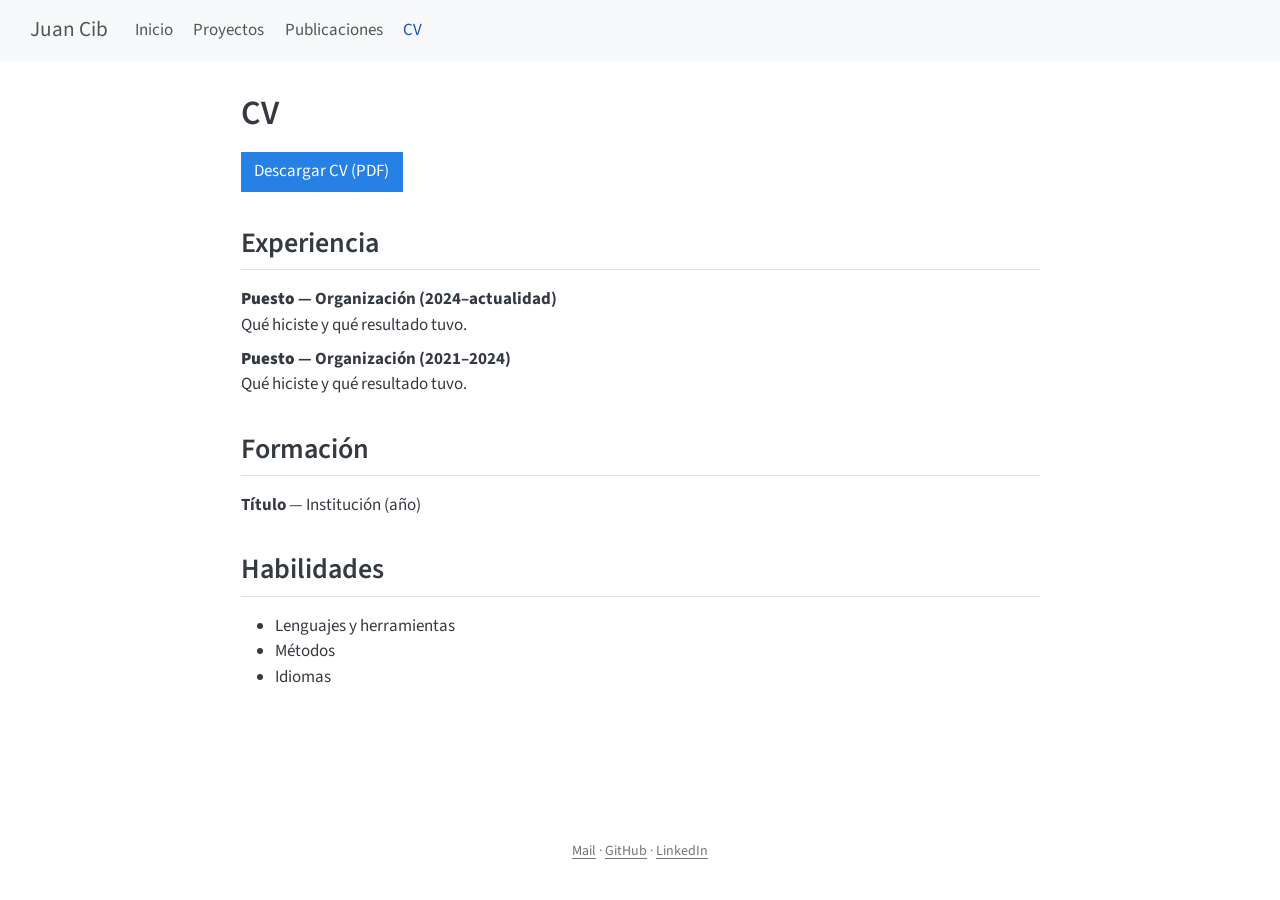
==== cv.html @ 919a9872 "Built site for gh-pages" ====
<!DOCTYPE html>
<html xmlns="http://www.w3.org/1999/xhtml" lang="es" xml:lang="es"><head>

<meta charset="utf-8">
<meta name="generator" content="quarto-1.8.27">

<meta name="viewport" content="width=device-width, initial-scale=1.0, user-scalable=yes">


<title>CV – Juan Cib</title>
<style>
code{white-space: pre-wrap;}
span.smallcaps{font-variant: small-caps;}
div.columns{display: flex; gap: min(4vw, 1.5em);}
div.column{flex: auto; overflow-x: auto;}
div.hanging-indent{margin-left: 1.5em; text-indent: -1.5em;}
ul.task-list{list-style: none;}
ul.task-list li input[type="checkbox"] {
  width: 0.8em;
  margin: 0 0.8em 0.2em -1em; /* quarto-specific, see https://github.com/quarto-dev/quarto-cli/issues/4556 */ 
  vertical-align: middle;
}
</style>


<script src="site_libs/quarto-nav/quarto-nav.js"></script>
<script src="site_libs/quarto-nav/headroom.min.js"></script>
<script src="site_libs/clipboard/clipboard.min.js"></script>
<script src="site_libs/quarto-search/autocomplete.umd.js"></script>
<script src="site_libs/quarto-search/fuse.min.js"></script>
<script src="site_libs/quarto-search/quarto-search.js"></script>
<meta name="quarto:offset" content="./">
<script src="site_libs/quarto-html/quarto.js" type="module"></script>
<script src="site_libs/quarto-html/tabsets/tabsets.js" type="module"></script>
<script src="site_libs/quarto-html/axe/axe-check.js" type="module"></script>
<script src="site_libs/quarto-html/popper.min.js"></script>
<script src="site_libs/quarto-html/tippy.umd.min.js"></script>
<script src="site_libs/quarto-html/anchor.min.js"></script>
<link href="site_libs/quarto-html/tippy.css" rel="stylesheet">
<link href="site_libs/quarto-html/quarto-syntax-highlighting-ed96de9b727972fe78a7b5d16c58bf87.css" rel="stylesheet" id="quarto-text-highlighting-styles">
<script src="site_libs/bootstrap/bootstrap.min.js"></script>
<link href="site_libs/bootstrap/bootstrap-icons.css" rel="stylesheet">
<link href="site_libs/bootstrap/bootstrap-1f71b9cfe2fcaf5086931245c1d2694b.min.css" rel="stylesheet" append-hash="true" id="quarto-bootstrap" data-mode="light">
<script id="quarto-search-options" type="application/json">{
  "location": "navbar",
  "copy-button": false,
  "collapse-after": 3,
  "panel-placement": "end",
  "type": "overlay",
  "limit": 50,
  "keyboard-shortcut": [
    "f",
    "/",
    "s"
  ],
  "show-item-context": false,
  "language": {
    "search-no-results-text": "No se han encontrado resultados",
    "search-matching-documents-text": "documentos encontrados",
    "search-copy-link-title": "Copiar el enlace en la búsqueda",
    "search-hide-matches-text": "Ocultar resultados adicionales",
    "search-more-match-text": "resultado adicional en este documento",
    "search-more-matches-text": "resultados adicionales en este documento",
    "search-clear-button-title": "Borrar",
    "search-text-placeholder": "",
    "search-detached-cancel-button-title": "Cancelar",
    "search-submit-button-title": "Enviar",
    "search-label": "Buscar"
  }
}</script>


</head>

<body class="nav-fixed fullcontent quarto-light">

<div id="quarto-search-results"></div>
  <header id="quarto-header" class="headroom fixed-top">
    <nav class="navbar navbar-expand-lg " data-bs-theme="dark">
      <div class="navbar-container container-fluid">
      <div class="navbar-brand-container mx-auto">
    <a class="navbar-brand" href="./index.html">
    <span class="navbar-title">Juan Cib</span>
    </a>
  </div>
            <div id="quarto-search" class="" title="Buscar"></div>
          <button class="navbar-toggler" type="button" data-bs-toggle="collapse" data-bs-target="#navbarCollapse" aria-controls="navbarCollapse" role="menu" aria-expanded="false" aria-label="Navegación de palanca" onclick="if (window.quartoToggleHeadroom) { window.quartoToggleHeadroom(); }">
  <span class="navbar-toggler-icon"></span>
</button>
          <div class="collapse navbar-collapse" id="navbarCollapse">
            <ul class="navbar-nav navbar-nav-scroll me-auto">
  <li class="nav-item">
    <a class="nav-link" href="./index.html"> 
<span class="menu-text">Inicio</span></a>
  </li>  
  <li class="nav-item">
    <a class="nav-link" href="./proyectos/index.html"> 
<span class="menu-text">Proyectos</span></a>
  </li>  
  <li class="nav-item">
    <a class="nav-link" href="./publicaciones.html"> 
<span class="menu-text">Publicaciones</span></a>
  </li>  
  <li class="nav-item">
    <a class="nav-link active" href="./cv.html" aria-current="page"> 
<span class="menu-text">CV</span></a>
  </li>  
</ul>
          </div> <!-- /navcollapse -->
            <div class="quarto-navbar-tools">
</div>
      </div> <!-- /container-fluid -->
    </nav>
</header>
<!-- content -->
<div id="quarto-content" class="quarto-container page-columns page-rows-contents page-layout-article page-navbar">
<!-- sidebar -->
<!-- margin-sidebar -->
    
<!-- main -->
<main class="content" id="quarto-document-content">

<header id="title-block-header" class="quarto-title-block default">
<div class="quarto-title">
<h1 class="title">CV</h1>
</div>



<div class="quarto-title-meta">

    
  
    
  </div>
  


</header>


<p><a href="files/cv.pdf" class="btn btn-primary">Descargar CV (PDF)</a></p>
<section id="experiencia" class="level2">
<h2 class="anchored" data-anchor-id="experiencia">Experiencia</h2>
<dl>
<dt><strong>Puesto</strong> — Organización (2024–actualidad)</dt>
<dd>
Qué hiciste y qué resultado tuvo.
</dd>
<dt><strong>Puesto</strong> — Organización (2021–2024)</dt>
<dd>
Qué hiciste y qué resultado tuvo.
</dd>
</dl>
</section>
<section id="formación" class="level2">
<h2 class="anchored" data-anchor-id="formación">Formación</h2>
<p><strong>Título</strong> — Institución (año)</p>
</section>
<section id="habilidades" class="level2">
<h2 class="anchored" data-anchor-id="habilidades">Habilidades</h2>
<ul>
<li>Lenguajes y herramientas</li>
<li>Métodos</li>
<li>Idiomas</li>
</ul>


</section>

</main> <!-- /main -->
<script id="quarto-html-after-body" type="application/javascript">
  window.document.addEventListener("DOMContentLoaded", function (event) {
    const icon = "";
    const anchorJS = new window.AnchorJS();
    anchorJS.options = {
      placement: 'right',
      icon: icon
    };
    anchorJS.add('.anchored');
    const isCodeAnnotation = (el) => {
      for (const clz of el.classList) {
        if (clz.startsWith('code-annotation-')) {                     
          return true;
        }
      }
      return false;
    }
    const onCopySuccess = function(e) {
      // button target
      const button = e.trigger;
      // don't keep focus
      button.blur();
      // flash "checked"
      button.classList.add('code-copy-button-checked');
      var currentTitle = button.getAttribute("title");
      button.setAttribute("title", "Copiado");
      let tooltip;
      if (window.bootstrap) {
        button.setAttribute("data-bs-toggle", "tooltip");
        button.setAttribute("data-bs-placement", "left");
        button.setAttribute("data-bs-title", "Copiado");
        tooltip = new bootstrap.Tooltip(button, 
          { trigger: "manual", 
            customClass: "code-copy-button-tooltip",
            offset: [0, -8]});
        tooltip.show();    
      }
      setTimeout(function() {
        if (tooltip) {
          tooltip.hide();
          button.removeAttribute("data-bs-title");
          button.removeAttribute("data-bs-toggle");
          button.removeAttribute("data-bs-placement");
        }
        button.setAttribute("title", currentTitle);
        button.classList.remove('code-copy-button-checked');
      }, 1000);
      // clear code selection
      e.clearSelection();
    }
    const getTextToCopy = function(trigger) {
      const outerScaffold = trigger.parentElement.cloneNode(true);
      const codeEl = outerScaffold.querySelector('code');
      for (const childEl of codeEl.children) {
        if (isCodeAnnotation(childEl)) {
          childEl.remove();
        }
      }
      return codeEl.innerText;
    }
    const clipboard = new window.ClipboardJS('.code-copy-button:not([data-in-quarto-modal])', {
      text: getTextToCopy
    });
    clipboard.on('success', onCopySuccess);
    if (window.document.getElementById('quarto-embedded-source-code-modal')) {
      const clipboardModal = new window.ClipboardJS('.code-copy-button[data-in-quarto-modal]', {
        text: getTextToCopy,
        container: window.document.getElementById('quarto-embedded-source-code-modal')
      });
      clipboardModal.on('success', onCopySuccess);
    }
      var localhostRegex = new RegExp(/^(?:http|https):\/\/localhost\:?[0-9]*\//);
      var mailtoRegex = new RegExp(/^mailto:/);
        var filterRegex = new RegExp("https:\/\/juancib\.ar");
      var isInternal = (href) => {
          return filterRegex.test(href) || localhostRegex.test(href) || mailtoRegex.test(href);
      }
      // Inspect non-navigation links and adorn them if external
     var links = window.document.querySelectorAll('a[href]:not(.nav-link):not(.navbar-brand):not(.toc-action):not(.sidebar-link):not(.sidebar-item-toggle):not(.pagination-link):not(.no-external):not([aria-hidden]):not(.dropdown-item):not(.quarto-navigation-tool):not(.about-link)');
      for (var i=0; i<links.length; i++) {
        const link = links[i];
        if (!isInternal(link.href)) {
          // undo the damage that might have been done by quarto-nav.js in the case of
          // links that we want to consider external
          if (link.dataset.originalHref !== undefined) {
            link.href = link.dataset.originalHref;
          }
        }
      }
    function tippyHover(el, contentFn, onTriggerFn, onUntriggerFn) {
      const config = {
        allowHTML: true,
        maxWidth: 500,
        delay: 100,
        arrow: false,
        appendTo: function(el) {
            return el.parentElement;
        },
        interactive: true,
        interactiveBorder: 10,
        theme: 'quarto',
        placement: 'bottom-start',
      };
      if (contentFn) {
        config.content = contentFn;
      }
      if (onTriggerFn) {
        config.onTrigger = onTriggerFn;
      }
      if (onUntriggerFn) {
        config.onUntrigger = onUntriggerFn;
      }
      window.tippy(el, config); 
    }
    const noterefs = window.document.querySelectorAll('a[role="doc-noteref"]');
    for (var i=0; i<noterefs.length; i++) {
      const ref = noterefs[i];
      tippyHover(ref, function() {
        // use id or data attribute instead here
        let href = ref.getAttribute('data-footnote-href') || ref.getAttribute('href');
        try { href = new URL(href).hash; } catch {}
        const id = href.replace(/^#\/?/, "");
        const note = window.document.getElementById(id);
        if (note) {
          return note.innerHTML;
        } else {
          return "";
        }
      });
    }
    const xrefs = window.document.querySelectorAll('a.quarto-xref');
    const processXRef = (id, note) => {
      // Strip column container classes
      const stripColumnClz = (el) => {
        el.classList.remove("page-full", "page-columns");
        if (el.children) {
          for (const child of el.children) {
            stripColumnClz(child);
          }
        }
      }
      stripColumnClz(note)
      if (id === null || id.startsWith('sec-')) {
        // Special case sections, only their first couple elements
        const container = document.createElement("div");
        if (note.children && note.children.length > 2) {
          container.appendChild(note.children[0].cloneNode(true));
          for (let i = 1; i < note.children.length; i++) {
            const child = note.children[i];
            if (child.tagName === "P" && child.innerText === "") {
              continue;
            } else {
              container.appendChild(child.cloneNode(true));
              break;
            }
          }
          if (window.Quarto?.typesetMath) {
            window.Quarto.typesetMath(container);
          }
          return container.innerHTML
        } else {
          if (window.Quarto?.typesetMath) {
            window.Quarto.typesetMath(note);
          }
          return note.innerHTML;
        }
      } else {
        // Remove any anchor links if they are present
        const anchorLink = note.querySelector('a.anchorjs-link');
        if (anchorLink) {
          anchorLink.remove();
        }
        if (window.Quarto?.typesetMath) {
          window.Quarto.typesetMath(note);
        }
        if (note.classList.contains("callout")) {
          return note.outerHTML;
        } else {
          return note.innerHTML;
        }
      }
    }
    for (var i=0; i<xrefs.length; i++) {
      const xref = xrefs[i];
      tippyHover(xref, undefined, function(instance) {
        instance.disable();
        let url = xref.getAttribute('href');
        let hash = undefined; 
        if (url.startsWith('#')) {
          hash = url;
        } else {
          try { hash = new URL(url).hash; } catch {}
        }
        if (hash) {
          const id = hash.replace(/^#\/?/, "");
          const note = window.document.getElementById(id);
          if (note !== null) {
            try {
              const html = processXRef(id, note.cloneNode(true));
              instance.setContent(html);
            } finally {
              instance.enable();
              instance.show();
            }
          } else {
            // See if we can fetch this
            fetch(url.split('#')[0])
            .then(res => res.text())
            .then(html => {
              const parser = new DOMParser();
              const htmlDoc = parser.parseFromString(html, "text/html");
              const note = htmlDoc.getElementById(id);
              if (note !== null) {
                const html = processXRef(id, note);
                instance.setContent(html);
              } 
            }).finally(() => {
              instance.enable();
              instance.show();
            });
          }
        } else {
          // See if we can fetch a full url (with no hash to target)
          // This is a special case and we should probably do some content thinning / targeting
          fetch(url)
          .then(res => res.text())
          .then(html => {
            const parser = new DOMParser();
            const htmlDoc = parser.parseFromString(html, "text/html");
            const note = htmlDoc.querySelector('main.content');
            if (note !== null) {
              // This should only happen for chapter cross references
              // (since there is no id in the URL)
              // remove the first header
              if (note.children.length > 0 && note.children[0].tagName === "HEADER") {
                note.children[0].remove();
              }
              const html = processXRef(null, note);
              instance.setContent(html);
            } 
          }).finally(() => {
            instance.enable();
            instance.show();
          });
        }
      }, function(instance) {
      });
    }
        let selectedAnnoteEl;
        const selectorForAnnotation = ( cell, annotation) => {
          let cellAttr = 'data-code-cell="' + cell + '"';
          let lineAttr = 'data-code-annotation="' +  annotation + '"';
          const selector = 'span[' + cellAttr + '][' + lineAttr + ']';
          return selector;
        }
        const selectCodeLines = (annoteEl) => {
          const doc = window.document;
          const targetCell = annoteEl.getAttribute("data-target-cell");
          const targetAnnotation = annoteEl.getAttribute("data-target-annotation");
          const annoteSpan = window.document.querySelector(selectorForAnnotation(targetCell, targetAnnotation));
          const lines = annoteSpan.getAttribute("data-code-lines").split(",");
          const lineIds = lines.map((line) => {
            return targetCell + "-" + line;
          })
          let top = null;
          let height = null;
          let parent = null;
          if (lineIds.length > 0) {
              //compute the position of the single el (top and bottom and make a div)
              const el = window.document.getElementById(lineIds[0]);
              top = el.offsetTop;
              height = el.offsetHeight;
              parent = el.parentElement.parentElement;
            if (lineIds.length > 1) {
              const lastEl = window.document.getElementById(lineIds[lineIds.length - 1]);
              const bottom = lastEl.offsetTop + lastEl.offsetHeight;
              height = bottom - top;
            }
            if (top !== null && height !== null && parent !== null) {
              // cook up a div (if necessary) and position it 
              let div = window.document.getElementById("code-annotation-line-highlight");
              if (div === null) {
                div = window.document.createElement("div");
                div.setAttribute("id", "code-annotation-line-highlight");
                div.style.position = 'absolute';
                parent.appendChild(div);
              }
              div.style.top = top - 2 + "px";
              div.style.height = height + 4 + "px";
              div.style.left = 0;
              let gutterDiv = window.document.getElementById("code-annotation-line-highlight-gutter");
              if (gutterDiv === null) {
                gutterDiv = window.document.createElement("div");
                gutterDiv.setAttribute("id", "code-annotation-line-highlight-gutter");
                gutterDiv.style.position = 'absolute';
                const codeCell = window.document.getElementById(targetCell);
                const gutter = codeCell.querySelector('.code-annotation-gutter');
                gutter.appendChild(gutterDiv);
              }
              gutterDiv.style.top = top - 2 + "px";
              gutterDiv.style.height = height + 4 + "px";
            }
            selectedAnnoteEl = annoteEl;
          }
        };
        const unselectCodeLines = () => {
          const elementsIds = ["code-annotation-line-highlight", "code-annotation-line-highlight-gutter"];
          elementsIds.forEach((elId) => {
            const div = window.document.getElementById(elId);
            if (div) {
              div.remove();
            }
          });
          selectedAnnoteEl = undefined;
        };
          // Handle positioning of the toggle
      window.addEventListener(
        "resize",
        throttle(() => {
          elRect = undefined;
          if (selectedAnnoteEl) {
            selectCodeLines(selectedAnnoteEl);
          }
        }, 10)
      );
      function throttle(fn, ms) {
      let throttle = false;
      let timer;
        return (...args) => {
          if(!throttle) { // first call gets through
              fn.apply(this, args);
              throttle = true;
          } else { // all the others get throttled
              if(timer) clearTimeout(timer); // cancel #2
              timer = setTimeout(() => {
                fn.apply(this, args);
                timer = throttle = false;
              }, ms);
          }
        };
      }
        // Attach click handler to the DT
        const annoteDls = window.document.querySelectorAll('dt[data-target-cell]');
        for (const annoteDlNode of annoteDls) {
          annoteDlNode.addEventListener('click', (event) => {
            const clickedEl = event.target;
            if (clickedEl !== selectedAnnoteEl) {
              unselectCodeLines();
              const activeEl = window.document.querySelector('dt[data-target-cell].code-annotation-active');
              if (activeEl) {
                activeEl.classList.remove('code-annotation-active');
              }
              selectCodeLines(clickedEl);
              clickedEl.classList.add('code-annotation-active');
            } else {
              // Unselect the line
              unselectCodeLines();
              clickedEl.classList.remove('code-annotation-active');
            }
          });
        }
    const findCites = (el) => {
      const parentEl = el.parentElement;
      if (parentEl) {
        const cites = parentEl.dataset.cites;
        if (cites) {
          return {
            el,
            cites: cites.split(' ')
          };
        } else {
          return findCites(el.parentElement)
        }
      } else {
        return undefined;
      }
    };
    var bibliorefs = window.document.querySelectorAll('a[role="doc-biblioref"]');
    for (var i=0; i<bibliorefs.length; i++) {
      const ref = bibliorefs[i];
      const citeInfo = findCites(ref);
      if (citeInfo) {
        tippyHover(citeInfo.el, function() {
          var popup = window.document.createElement('div');
          citeInfo.cites.forEach(function(cite) {
            var citeDiv = window.document.createElement('div');
            citeDiv.classList.add('hanging-indent');
            citeDiv.classList.add('csl-entry');
            var biblioDiv = window.document.getElementById('ref-' + cite);
            if (biblioDiv) {
              citeDiv.innerHTML = biblioDiv.innerHTML;
            }
            popup.appendChild(citeDiv);
          });
          return popup.innerHTML;
        });
      }
    }
  });
  </script>
</div> <!-- /content -->
<footer class="footer">
  <div class="nav-footer">
    <div class="nav-footer-left">
      &nbsp;
    </div>   
    <div class="nav-footer-center">
<p><a href="mailto:TU-MAIL@ejemplo.com">Mail</a> · <a href="https://github.com/jpcib">GitHub</a> · <a href="https://www.linkedin.com/in/TU-USUARIO/">LinkedIn</a></p>
</div>
    <div class="nav-footer-right">
      &nbsp;
    </div>
  </div>
</footer>




</body></html>
---- site_libs/quarto-html/tippy.css ----
.tippy-box[data-animation=fade][data-state=hidden]{opacity:0}[data-tippy-root]{max-width:calc(100vw - 10px)}.tippy-box{position:relative;background-color:#333;color:#fff;border-radius:4px;font-size:14px;line-height:1.4;white-space:normal;outline:0;transition-property:transform,visibility,opacity}.tippy-box[data-placement^=top]>.tippy-arrow{bottom:0}.tippy-box[data-placement^=top]>.tippy-arrow:before{bottom:-7px;left:0;border-width:8px 8px 0;border-top-color:initial;transform-origin:center top}.tippy-box[data-placement^=bottom]>.tippy-arrow{top:0}.tippy-box[data-placement^=bottom]>.tippy-arrow:before{top:-7px;left:0;border-width:0 8px 8px;border-bottom-color:initial;transform-origin:center bottom}.tippy-box[data-placement^=left]>.tippy-arrow{right:0}.tippy-box[data-placement^=left]>.tippy-arrow:before{border-width:8px 0 8px 8px;border-left-color:initial;right:-7px;transform-origin:center left}.tippy-box[data-placement^=right]>.tippy-arrow{left:0}.tippy-box[data-placement^=right]>.tippy-arrow:before{left:-7px;border-width:8px 8px 8px 0;border-right-color:initial;transform-origin:center right}.tippy-box[data-inertia][data-state=visible]{transition-timing-function:cubic-bezier(.54,1.5,.38,1.11)}.tippy-arrow{width:16px;height:16px;color:#333}.tippy-arrow:before{content:"";position:absolute;border-color:transparent;border-style:solid}.tippy-content{position:relative;padding:5px 9px;z-index:1}
---- site_libs/quarto-html/quarto-syntax-highlighting-ed96de9b727972fe78a7b5d16c58bf87.css ----
/* quarto syntax highlight colors */
:root {
  --quarto-hl-ot-color: #003B4F;
  --quarto-hl-at-color: #657422;
  --quarto-hl-ss-color: #20794D;
  --quarto-hl-an-color: #5E5E5E;
  --quarto-hl-fu-color: #4758AB;
  --quarto-hl-st-color: #20794D;
  --quarto-hl-cf-color: #003B4F;
  --quarto-hl-op-color: #5E5E5E;
  --quarto-hl-er-color: #AD0000;
  --quarto-hl-bn-color: #AD0000;
  --quarto-hl-al-color: #AD0000;
  --quarto-hl-va-color: #111111;
  --quarto-hl-bu-color: inherit;
  --quarto-hl-ex-color: inherit;
  --quarto-hl-pp-color: #AD0000;
  --quarto-hl-in-color: #5E5E5E;
  --quarto-hl-vs-color: #20794D;
  --quarto-hl-wa-color: #5E5E5E;
  --quarto-hl-do-color: #5E5E5E;
  --quarto-hl-im-color: #00769E;
  --quarto-hl-ch-color: #20794D;
  --quarto-hl-dt-color: #AD0000;
  --quarto-hl-fl-color: #AD0000;
  --quarto-hl-co-color: #5E5E5E;
  --quarto-hl-cv-color: #5E5E5E;
  --quarto-hl-cn-color: #8f5902;
  --quarto-hl-sc-color: #5E5E5E;
  --quarto-hl-dv-color: #AD0000;
  --quarto-hl-kw-color: #003B4F;
}

/* other quarto variables */
:root {
  --quarto-font-monospace: SFMono-Regular, Menlo, Monaco, Consolas, "Liberation Mono", "Courier New", monospace;
}

/* syntax highlight based on Pandoc's rules */
pre > code.sourceCode > span {
  color: #003B4F;
}

code.sourceCode > span {
  color: #003B4F;
}

div.sourceCode,
div.sourceCode pre.sourceCode {
  color: #003B4F;
}

/* Normal */
code span {
  color: #003B4F;
}

/* Alert */
code span.al {
  color: #AD0000;
  font-style: inherit;
}

/* Annotation */
code span.an {
  color: #5E5E5E;
  font-style: inherit;
}

/* Attribute */
code span.at {
  color: #657422;
  font-style: inherit;
}

/* BaseN */
code span.bn {
  color: #AD0000;
  font-style: inherit;
}

/* BuiltIn */
code span.bu {
  font-style: inherit;
}

/* ControlFlow */
code span.cf {
  color: #003B4F;
  font-weight: bold;
  font-style: inherit;
}

/* Char */
code span.ch {
  color: #20794D;
  font-style: inherit;
}

/* Constant */
code span.cn {
  color: #8f5902;
  font-style: inherit;
}

/* Comment */
code span.co {
  color: #5E5E5E;
  font-style: inherit;
}

/* CommentVar */
code span.cv {
  color: #5E5E5E;
  font-style: italic;
}

/* Documentation */
code span.do {
  color: #5E5E5E;
  font-style: italic;
}

/* DataType */
code span.dt {
  color: #AD0000;
  font-style: inherit;
}

/* DecVal */
code span.dv {
  color: #AD0000;
  font-style: inherit;
}

/* Error */
code span.er {
  color: #AD0000;
  font-style: inherit;
}

/* Extension */
code span.ex {
  font-style: inherit;
}

/* Float */
code span.fl {
  color: #AD0000;
  font-style: inherit;
}

/* Function */
code span.fu {
  color: #4758AB;
  font-style: inherit;
}

/* Import */
code span.im {
  color: #00769E;
  font-style: inherit;
}

/* Information */
code span.in {
  color: #5E5E5E;
  font-style: inherit;
}

/* Keyword */
code span.kw {
  color: #003B4F;
  font-weight: bold;
  font-style: inherit;
}

/* Operator */
code span.op {
  color: #5E5E5E;
  font-style: inherit;
}

/* Other */
code span.ot {
  color: #003B4F;
  font-style: inherit;
}

/* Preprocessor */
code span.pp {
  color: #AD0000;
  font-style: inherit;
}

/* SpecialChar */
code span.sc {
  color: #5E5E5E;
  font-style: inherit;
}

/* SpecialString */
code span.ss {
  color: #20794D;
  font-style: inherit;
}

/* String */
code span.st {
  color: #20794D;
  font-style: inherit;
}

/* Variable */
code span.va {
  color: #111111;
  font-style: inherit;
}

/* VerbatimString */
code span.vs {
  color: #20794D;
  font-style: inherit;
}

/* Warning */
code span.wa {
  color: #5E5E5E;
  font-style: italic;
}

.prevent-inlining {
  content: "</";
}

/*# sourceMappingURL=0920dd6d7437995b8cdf7429764427b1.css.map */
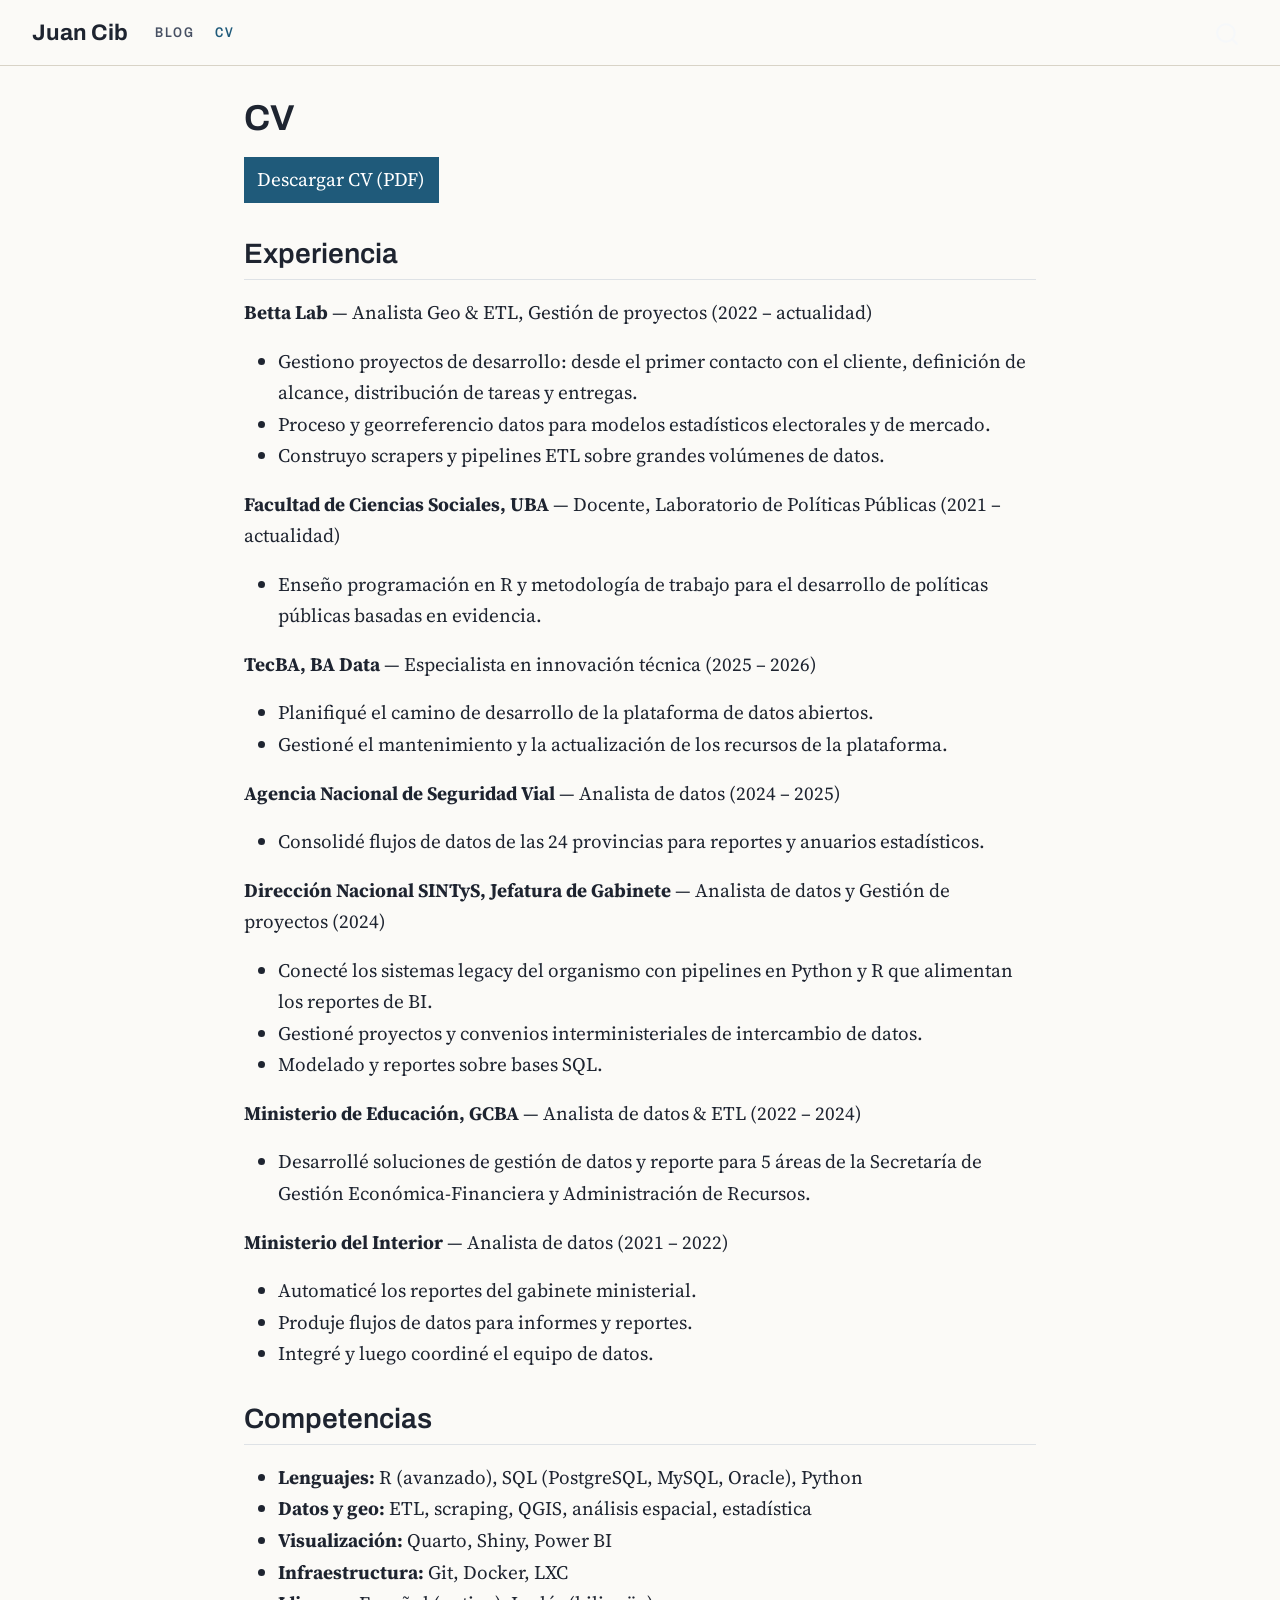
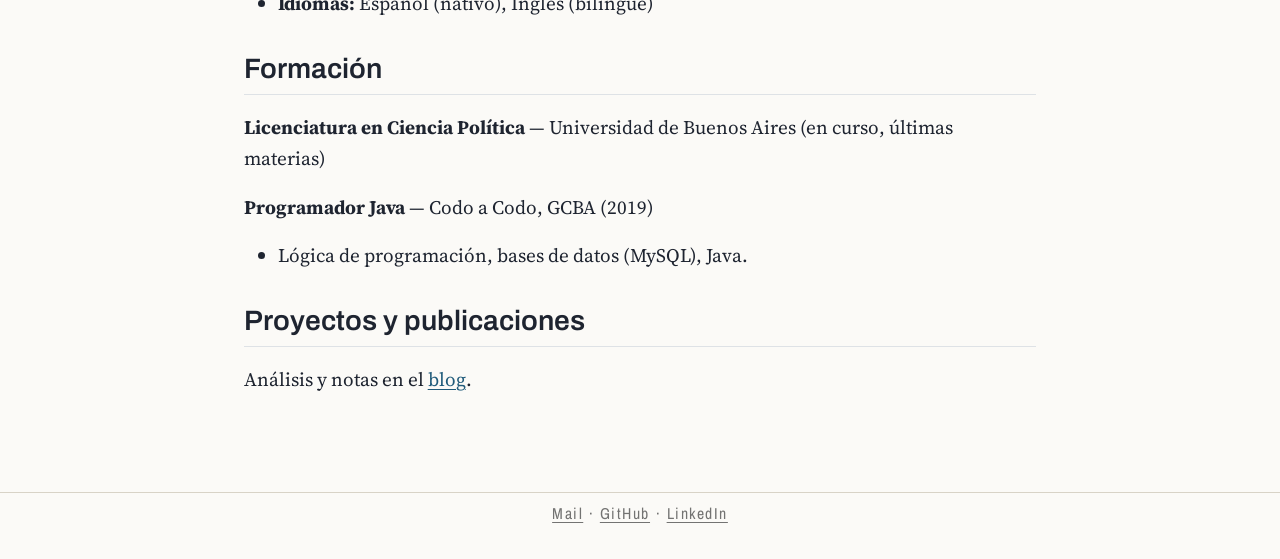
==== commit 3790e664: "Built site for gh-pages" ====
--- a/cv.html
+++ b/cv.html
@@ -2,17 +2,23 @@
 <html xmlns="http://www.w3.org/1999/xhtml" lang="es" xml:lang="es"><head>
 
 <meta charset="utf-8">
-<meta name="generator" content="quarto-1.8.27">
+<meta name="generator" content="quarto-1.11.9">
 
 <meta name="viewport" content="width=device-width, initial-scale=1.0, user-scalable=yes">
 
 
 <title>CV – Juan Cib</title>
 <style>
-code{white-space: pre-wrap;}
+/* Default styles provided by pandoc.
+** See https://pandoc.org/MANUAL.html#variables-for-html for config info.
+*/
 span.smallcaps{font-variant: small-caps;}
-div.columns{display: flex; gap: min(4vw, 1.5em);}
-div.column{flex: auto; overflow-x: auto;}
+div.columns{display: flex; gap: 1.5em;}
+div.column{flex: auto;}
+@media screen {
+div.columns{gap: min(4vw, 1.5em);}
+div.column{overflow-x: auto;}
+}
 div.hanging-indent{margin-left: 1.5em; text-indent: -1.5em;}
 ul.task-list{list-style: none;}
 ul.task-list li input[type="checkbox"] {
@@ -32,15 +38,19 @@
 <meta name="quarto:offset" content="./">
 <script src="site_libs/quarto-html/quarto.js" type="module"></script>
 <script src="site_libs/quarto-html/tabsets/tabsets.js" type="module"></script>
-<script src="site_libs/quarto-html/axe/axe-check.js" type="module"></script>
+<script src="site_libs/quarto-html/scrollable-regions/scrollable-regions.js" type="module"></script>
 <script src="site_libs/quarto-html/popper.min.js"></script>
 <script src="site_libs/quarto-html/tippy.umd.min.js"></script>
 <script src="site_libs/quarto-html/anchor.min.js"></script>
 <link href="site_libs/quarto-html/tippy.css" rel="stylesheet">
-<link href="site_libs/quarto-html/quarto-syntax-highlighting-ed96de9b727972fe78a7b5d16c58bf87.css" rel="stylesheet" id="quarto-text-highlighting-styles">
+<link href="site_libs/quarto-html/quarto-syntax-highlighting-0d03878fed8da18bf6c52072959b97e8.css" rel="stylesheet" class="quarto-color-scheme" id="quarto-text-highlighting-styles">
+<link href="site_libs/quarto-html/quarto-syntax-highlighting-dark-4c32c6d34817a83bec6f7f8287961574.css" rel="stylesheet" class="quarto-color-scheme quarto-color-alternate" id="quarto-text-highlighting-styles">
+<link href="site_libs/quarto-html/quarto-syntax-highlighting-0d03878fed8da18bf6c52072959b97e8.css" rel="stylesheet" class="quarto-color-scheme-extra" id="quarto-text-highlighting-styles">
 <script src="site_libs/bootstrap/bootstrap.min.js"></script>
 <link href="site_libs/bootstrap/bootstrap-icons.css" rel="stylesheet">
-<link href="site_libs/bootstrap/bootstrap-1f71b9cfe2fcaf5086931245c1d2694b.min.css" rel="stylesheet" append-hash="true" id="quarto-bootstrap" data-mode="light">
+<link href="site_libs/bootstrap/bootstrap-acf180160569d9e747f4b670da2abb97.min.css" rel="stylesheet" append-hash="true" class="quarto-color-scheme" id="quarto-bootstrap" data-mode="light">
+<link href="site_libs/bootstrap/bootstrap-dark-9cf490eb7acdafa183a4ebc42d201294.min.css" rel="stylesheet" append-hash="true" class="quarto-color-scheme quarto-color-alternate" id="quarto-bootstrap" data-mode="light">
+<link href="site_libs/bootstrap/bootstrap-acf180160569d9e747f4b670da2abb97.min.css" rel="stylesheet" append-hash="true" class="quarto-color-scheme-extra" id="quarto-bootstrap" data-mode="light">
 <script id="quarto-search-options" type="application/json">{
   "location": "navbar",
   "copy-button": false,
@@ -70,36 +80,28 @@
 }</script>
 
 
+<link rel="stylesheet" href="styles.css">
 </head>
 
-<body class="nav-fixed fullcontent quarto-light">
+<body class="nav-fixed fullcontent quarto-light"><a id="quarto-skip-link" class="visually-hidden-focusable" href="#quarto-document-content">Saltar al contenido principal</a>
 
 <div id="quarto-search-results"></div>
   <header id="quarto-header" class="headroom fixed-top">
-    <nav class="navbar navbar-expand-lg " data-bs-theme="dark">
+    <nav class="navbar navbar-expand-lg " data-bs-theme="dark" aria-label="Sitio web">
       <div class="navbar-container container-fluid">
       <div class="navbar-brand-container mx-auto">
     <a class="navbar-brand" href="./index.html">
     <span class="navbar-title">Juan Cib</span>
     </a>
   </div>
-            <div id="quarto-search" class="" title="Buscar"></div>
-          <button class="navbar-toggler" type="button" data-bs-toggle="collapse" data-bs-target="#navbarCollapse" aria-controls="navbarCollapse" role="menu" aria-expanded="false" aria-label="Navegación de palanca" onclick="if (window.quartoToggleHeadroom) { window.quartoToggleHeadroom(); }">
+          <button class="navbar-toggler" type="button" data-bs-toggle="collapse" data-bs-target="#navbarCollapse" aria-controls="navbarCollapse" aria-expanded="false" aria-label="Navegación de palanca" onclick="if (window.quartoToggleHeadroom) { window.quartoToggleHeadroom(); }">
   <span class="navbar-toggler-icon"></span>
 </button>
           <div class="collapse navbar-collapse" id="navbarCollapse">
             <ul class="navbar-nav navbar-nav-scroll me-auto">
   <li class="nav-item">
-    <a class="nav-link" href="./index.html"> 
-<span class="menu-text">Inicio</span></a>
-  </li>  
-  <li class="nav-item">
-    <a class="nav-link" href="./proyectos/index.html"> 
-<span class="menu-text">Proyectos</span></a>
-  </li>  
-  <li class="nav-item">
-    <a class="nav-link" href="./publicaciones.html"> 
-<span class="menu-text">Publicaciones</span></a>
+    <a class="nav-link" href="https://blog.juancib.ar"> 
+<span class="menu-text">Blog</span></a>
   </li>  
   <li class="nav-item">
     <a class="nav-link active" href="./cv.html" aria-current="page"> 
@@ -109,6 +111,7 @@
           </div> <!-- /navcollapse -->
             <div class="quarto-navbar-tools">
 </div>
+            <div id="quarto-search" class="" title="Buscar"></div>
       </div> <!-- /container-fluid -->
     </nav>
 </header>
@@ -118,7 +121,7 @@
 <!-- margin-sidebar -->
     
 <!-- main -->
-<main class="content" id="quarto-document-content">
+<main class="content" id="quarto-document-content" tabindex="-1">
 
 <header id="title-block-header" class="quarto-title-block default">
 <div class="quarto-title">
@@ -139,31 +142,66 @@
 </header>
 
 
-<p><a href="files/cv.pdf" class="btn btn-primary">Descargar CV (PDF)</a></p>
+<p><a href="files/cv-juan-cibantos.pdf" class="btn btn-primary">Descargar CV (PDF)</a></p>
 <section id="experiencia" class="level2">
 <h2 class="anchored" data-anchor-id="experiencia">Experiencia</h2>
-<dl>
-<dt><strong>Puesto</strong> — Organización (2024–actualidad)</dt>
-<dd>
-Qué hiciste y qué resultado tuvo.
-</dd>
-<dt><strong>Puesto</strong> — Organización (2021–2024)</dt>
-<dd>
-Qué hiciste y qué resultado tuvo.
-</dd>
-</dl>
+<p><strong>Betta Lab</strong> — Analista Geo &amp; ETL, Gestión de proyectos (2022 – actualidad)</p>
+<ul>
+<li>Gestiono proyectos de desarrollo: desde el primer contacto con el cliente, definición de alcance, distribución de tareas y entregas.</li>
+<li>Proceso y georreferencio datos para modelos estadísticos electorales y de mercado.</li>
+<li>Construyo scrapers y pipelines ETL sobre grandes volúmenes de datos.</li>
+</ul>
+<p><strong>Facultad de Ciencias Sociales, UBA</strong> — Docente, Laboratorio de Políticas Públicas (2021 – actualidad)</p>
+<ul>
+<li>Enseño programación en R y metodología de trabajo para el desarrollo de políticas públicas basadas en evidencia.</li>
+</ul>
+<p><strong>TecBA, BA Data</strong> — Especialista en innovación técnica (2025 – 2026)</p>
+<ul>
+<li>Planifiqué el camino de desarrollo de la plataforma de datos abiertos.</li>
+<li>Gestioné el mantenimiento y la actualización de los recursos de la plataforma.</li>
+</ul>
+<p><strong>Agencia Nacional de Seguridad Vial</strong> — Analista de datos (2024 – 2025)</p>
+<ul>
+<li>Consolidé flujos de datos de las 24 provincias para reportes y anuarios estadísticos.</li>
+</ul>
+<p><strong>Dirección Nacional SINTyS, Jefatura de Gabinete</strong> — Analista de datos y Gestión de proyectos (2024)</p>
+<ul>
+<li>Conecté los sistemas legacy del organismo con pipelines en Python y R que alimentan los reportes de BI.</li>
+<li>Gestioné proyectos y convenios interministeriales de intercambio de datos.</li>
+<li>Modelado y reportes sobre bases SQL.</li>
+</ul>
+<p><strong>Ministerio de Educación, GCBA</strong> — Analista de datos &amp; ETL (2022 – 2024)</p>
+<ul>
+<li>Desarrollé soluciones de gestión de datos y reporte para 5 áreas de la Secretaría de Gestión Económica-Financiera y Administración de Recursos.</li>
+</ul>
+<p><strong>Ministerio del Interior</strong> — Analista de datos (2021 – 2022)</p>
+<ul>
+<li>Automaticé los reportes del gabinete ministerial.</li>
+<li>Produje flujos de datos para informes y reportes.</li>
+<li>Integré y luego coordiné el equipo de datos.</li>
+</ul>
+</section>
+<section id="competencias" class="level2">
+<h2 class="anchored" data-anchor-id="competencias">Competencias</h2>
+<ul>
+<li><strong>Lenguajes:</strong> R (avanzado), SQL (PostgreSQL, MySQL, Oracle), Python</li>
+<li><strong>Datos y geo:</strong> ETL, scraping, QGIS, análisis espacial, estadística</li>
+<li><strong>Visualización:</strong> Quarto, Shiny, Power BI</li>
+<li><strong>Infraestructura:</strong> Git, Docker, LXC</li>
+<li><strong>Idiomas:</strong> Español (nativo), Inglés (bilingüe)</li>
+</ul>
 </section>
 <section id="formación" class="level2">
 <h2 class="anchored" data-anchor-id="formación">Formación</h2>
-<p><strong>Título</strong> — Institución (año)</p>
+<p><strong>Licenciatura en Ciencia Política</strong> — Universidad de Buenos Aires (en curso, últimas materias)</p>
+<p><strong>Programador Java</strong> — Codo a Codo, GCBA (2019)</p>
+<ul>
+<li>Lógica de programación, bases de datos (MySQL), Java.</li>
+</ul>
 </section>
-<section id="habilidades" class="level2">
-<h2 class="anchored" data-anchor-id="habilidades">Habilidades</h2>
-<ul>
-<li>Lenguajes y herramientas</li>
-<li>Métodos</li>
-<li>Idiomas</li>
-</ul>
+<section id="proyectos-y-publicaciones" class="level2">
+<h2 class="anchored" data-anchor-id="proyectos-y-publicaciones">Proyectos y publicaciones</h2>
+<p>Análisis y notas en el <a href="https://blog.juancib.ar">blog</a>.</p>
 
 
 </section>
@@ -247,7 +285,8 @@
           return filterRegex.test(href) || localhostRegex.test(href) || mailtoRegex.test(href);
       }
       // Inspect non-navigation links and adorn them if external
-     var links = window.document.querySelectorAll('a[href]:not(.nav-link):not(.navbar-brand):not(.toc-action):not(.sidebar-link):not(.sidebar-item-toggle):not(.pagination-link):not(.no-external):not([aria-hidden]):not(.dropdown-item):not(.quarto-navigation-tool):not(.about-link)');
+      window.quartoDecorateExternalLinks = function (root) {
+     var links = (root || window.document).querySelectorAll('a[href]:not(.nav-link):not(.navbar-brand):not(.toc-action):not(.sidebar-link):not(.sidebar-item-toggle):not(.pagination-link):not(.no-external):not([aria-hidden]):not(.dropdown-item):not(.quarto-navigation-tool):not(.about-link)');
       for (var i=0; i<links.length; i++) {
         const link = links[i];
         if (!isInternal(link.href)) {
@@ -256,8 +295,69 @@
           if (link.dataset.originalHref !== undefined) {
             link.href = link.dataset.originalHref;
           }
-        }
-      }
+          if (!link.classList.contains('no-external-icon')) {
+          }
+        }
+      }
+      };
+      window.quartoDecorateExternalLinks(window.document);
+    // Esc closes the popup (WCAG 1.4.13) and focus leaving both trigger and
+    // popup closes it (WCAG 2.4.11); tippy handles neither for interactive popups.
+    const hideOnEscAndFocusOut = {
+      name: 'hideOnEscAndFocusOut',
+      defaultValue: true,
+      fn(instance) {
+        const dismiss = () => {
+          // A show scheduled by the trigger delay would otherwise reopen it
+          instance.clearDelayTimeouts();
+          instance.hide();
+        };
+        const onKeyDown = (event) => {
+          if (event.key !== 'Escape') {
+            return;
+          }
+          // Keep Esc from also reaching page handlers (e.g. reveal.js overview),
+          // except an open reveal.js slide menu, which Esc should close too.
+          // The menu handles keys only when its keyboard option is on.
+          const menuHandlesEsc = window.Reveal?.getPlugin?.('menu')?.isOpen() &&
+            window.Reveal.getConfig().menu?.keyboard !== false;
+          if (!menuHandlesEsc) {
+            event.stopPropagation();
+          }
+          if (instance.popper.contains(window.document.activeElement)) {
+            // Disabled while refocusing so the focus trigger does not reopen it
+            instance.disable();
+            instance.reference.focus();
+            instance.enable();
+          }
+          dismiss();
+        };
+        const onFocusOut = (event) => {
+          const target = event.relatedTarget;
+          if (target && !instance.reference.contains(target) &&
+              !instance.popper.contains(target)) {
+            dismiss();
+          }
+        };
+        // On the trigger too: a click trigger (code-annotations: select) has no
+        // blur handling. Attached for the instance's lifetime so leaving the
+        // trigger also cancels a show still pending on the trigger delay.
+        instance.reference.addEventListener('focusout', onFocusOut);
+        return {
+          onShow() {
+            window.document.addEventListener('keydown', onKeyDown, true);
+            instance.popper.addEventListener('focusout', onFocusOut);
+          },
+          onHide() {
+            window.document.removeEventListener('keydown', onKeyDown, true);
+            instance.popper.removeEventListener('focusout', onFocusOut);
+          },
+          onDestroy() {
+            instance.reference.removeEventListener('focusout', onFocusOut);
+          },
+        };
+      },
+    };
     function tippyHover(el, contentFn, onTriggerFn, onUntriggerFn) {
       const config = {
         allowHTML: true,
@@ -271,6 +371,7 @@
         interactiveBorder: 10,
         theme: 'quarto',
         placement: 'bottom-start',
+        plugins: [hideOnEscAndFocusOut],
       };
       if (contentFn) {
         config.content = contentFn;
@@ -433,44 +534,54 @@
           const lineIds = lines.map((line) => {
             return targetCell + "-" + line;
           })
-          let top = null;
-          let height = null;
-          let parent = null;
+          // Each band is positioned against its own containing block, which is
+          // not the offsetParent of the lines, so place it from client rects.
+          const placeBand = (band, firstEl, lastEl, codeBlock) => {
+            const container = band.offsetParent;
+            if (container === null) {
+              return;
+            }
+            const containerRect = container.getBoundingClientRect();
+            // Reveal.js scales slides with a transform, so convert client
+            // pixels back to the CSS pixels of the container.
+            const scale = containerRect.height / container.offsetHeight || 1;
+            const firstRect = firstEl.getBoundingClientRect();
+            const lastRect = lastEl.getBoundingClientRect();
+            const top = (firstRect.top - containerRect.top) / scale - container.clientTop + container.scrollTop;
+            const height = (lastRect.bottom - firstRect.top) / scale;
+            band.style.top = top - 2 + "px";
+            band.style.height = height + 4 + "px";
+            if (codeBlock) {
+              // Without the copy button wrapper, the containing block is wider
+              // than the code block, so span the code block explicitly.
+              const blockRect = codeBlock.getBoundingClientRect();
+              band.style.left = (blockRect.left - containerRect.left) / scale - container.clientLeft + container.scrollLeft + "px";
+              band.style.width = blockRect.width / scale + "px";
+            }
+          };
           if (lineIds.length > 0) {
-              //compute the position of the single el (top and bottom and make a div)
-              const el = window.document.getElementById(lineIds[0]);
-              top = el.offsetTop;
-              height = el.offsetHeight;
-              parent = el.parentElement.parentElement;
-            if (lineIds.length > 1) {
-              const lastEl = window.document.getElementById(lineIds[lineIds.length - 1]);
-              const bottom = lastEl.offsetTop + lastEl.offsetHeight;
-              height = bottom - top;
-            }
-            if (top !== null && height !== null && parent !== null) {
-              // cook up a div (if necessary) and position it 
-              let div = window.document.getElementById("code-annotation-line-highlight");
-              if (div === null) {
-                div = window.document.createElement("div");
-                div.setAttribute("id", "code-annotation-line-highlight");
-                div.style.position = 'absolute';
-                parent.appendChild(div);
-              }
-              div.style.top = top - 2 + "px";
-              div.style.height = height + 4 + "px";
-              div.style.left = 0;
-              let gutterDiv = window.document.getElementById("code-annotation-line-highlight-gutter");
-              if (gutterDiv === null) {
-                gutterDiv = window.document.createElement("div");
-                gutterDiv.setAttribute("id", "code-annotation-line-highlight-gutter");
-                gutterDiv.style.position = 'absolute';
-                const codeCell = window.document.getElementById(targetCell);
-                const gutter = codeCell.querySelector('.code-annotation-gutter');
-                gutter.appendChild(gutterDiv);
-              }
-              gutterDiv.style.top = top - 2 + "px";
-              gutterDiv.style.height = height + 4 + "px";
-            }
+            const el = window.document.getElementById(lineIds[0]);
+            const lastEl = window.document.getElementById(lineIds[lineIds.length - 1]);
+            const parent = el.parentElement.parentElement;
+            // cook up a div (if necessary) and position it
+            let div = window.document.getElementById("code-annotation-line-highlight");
+            if (div === null) {
+              div = window.document.createElement("div");
+              div.setAttribute("id", "code-annotation-line-highlight");
+              div.style.position = 'absolute';
+              parent.appendChild(div);
+            }
+            placeBand(div, el, lastEl, parent.closest("div.sourceCode") || parent);
+            let gutterDiv = window.document.getElementById("code-annotation-line-highlight-gutter");
+            if (gutterDiv === null) {
+              gutterDiv = window.document.createElement("div");
+              gutterDiv.setAttribute("id", "code-annotation-line-highlight-gutter");
+              gutterDiv.style.position = 'absolute';
+              const codeCell = window.document.getElementById(targetCell);
+              const gutter = codeCell.querySelector('.code-annotation-gutter');
+              gutter.appendChild(gutterDiv);
+            }
+            placeBand(gutterDiv, el, lastEl);
             selectedAnnoteEl = annoteEl;
           }
         };
@@ -569,6 +680,9 @@
     }
   });
   </script>
+  <script type="application/javascript">
+  window.quartoScrollableRegionsLabels = {"code":"Código desplazable","output":"Salida desplazable"};
+  </script>
 </div> <!-- /content -->
 <footer class="footer">
   <div class="nav-footer">
@@ -576,7 +690,7 @@
       &nbsp;
     </div>   
     <div class="nav-footer-center">
-<p><a href="mailto:TU-MAIL@ejemplo.com">Mail</a> · <a href="https://github.com/jpcib">GitHub</a> · <a href="https://www.linkedin.com/in/TU-USUARIO/">LinkedIn</a></p>
+<p><a href="mailto:jpcibantos@gmail.com">Mail</a> · <a href="https://github.com/jpcib">GitHub</a> · <a href="https://www.linkedin.com/in/juan-cibantos/">LinkedIn</a></p>
 </div>
     <div class="nav-footer-right">
       &nbsp;
--- a/site_libs/quarto-html/quarto-syntax-highlighting-0d03878fed8da18bf6c52072959b97e8.css
+++ b/site_libs/quarto-html/quarto-syntax-highlighting-0d03878fed8da18bf6c52072959b97e8.css
@@ -0,0 +1,236 @@
+/* quarto syntax highlight colors */
+:root {
+  --quarto-hl-ot-color: #003B4F;
+  --quarto-hl-at-color: #657422;
+  --quarto-hl-ss-color: #20794D;
+  --quarto-hl-an-color: #5E5E5E;
+  --quarto-hl-fu-color: #4758AB;
+  --quarto-hl-st-color: #20794D;
+  --quarto-hl-cf-color: #003B4F;
+  --quarto-hl-op-color: #5E5E5E;
+  --quarto-hl-er-color: #AD0000;
+  --quarto-hl-bn-color: #AD0000;
+  --quarto-hl-al-color: #AD0000;
+  --quarto-hl-va-color: #111111;
+  --quarto-hl-bu-color: inherit;
+  --quarto-hl-ex-color: inherit;
+  --quarto-hl-pp-color: #AD0000;
+  --quarto-hl-in-color: #5E5E5E;
+  --quarto-hl-vs-color: #20794D;
+  --quarto-hl-wa-color: #5E5E5E;
+  --quarto-hl-do-color: #5E5E5E;
+  --quarto-hl-im-color: #00769E;
+  --quarto-hl-ch-color: #20794D;
+  --quarto-hl-dt-color: #AD0000;
+  --quarto-hl-fl-color: #AD0000;
+  --quarto-hl-co-color: #5E5E5E;
+  --quarto-hl-cv-color: #5E5E5E;
+  --quarto-hl-cn-color: #8f5902;
+  --quarto-hl-sc-color: #5E5E5E;
+  --quarto-hl-dv-color: #AD0000;
+  --quarto-hl-kw-color: #003B4F;
+}
+
+/* other quarto variables */
+:root {
+  --quarto-font-monospace: "JetBrains Mono";
+}
+
+/* syntax highlight based on Pandoc's rules */
+pre > code.sourceCode > span {
+  color: #003B4F;
+}
+
+code.sourceCode > span {
+  color: #003B4F;
+}
+
+div.sourceCode,
+div.sourceCode pre.sourceCode {
+  color: #003B4F;
+}
+
+/* Normal */
+code span {
+  color: #003B4F;
+}
+
+/* Alert */
+code span.al {
+  color: #AD0000;
+  font-style: inherit;
+}
+
+/* Annotation */
+code span.an {
+  color: #5E5E5E;
+  font-style: inherit;
+}
+
+/* Attribute */
+code span.at {
+  color: #657422;
+  font-style: inherit;
+}
+
+/* BaseN */
+code span.bn {
+  color: #AD0000;
+  font-style: inherit;
+}
+
+/* BuiltIn */
+code span.bu {
+  font-style: inherit;
+}
+
+/* ControlFlow */
+code span.cf {
+  color: #003B4F;
+  font-weight: bold;
+  font-style: inherit;
+}
+
+/* Char */
+code span.ch {
+  color: #20794D;
+  font-style: inherit;
+}
+
+/* Constant */
+code span.cn {
+  color: #8f5902;
+  font-style: inherit;
+}
+
+/* Comment */
+code span.co {
+  color: #5E5E5E;
+  font-style: inherit;
+}
+
+/* CommentVar */
+code span.cv {
+  color: #5E5E5E;
+  font-style: italic;
+}
+
+/* Documentation */
+code span.do {
+  color: #5E5E5E;
+  font-style: italic;
+}
+
+/* DataType */
+code span.dt {
+  color: #AD0000;
+  font-style: inherit;
+}
+
+/* DecVal */
+code span.dv {
+  color: #AD0000;
+  font-style: inherit;
+}
+
+/* Error */
+code span.er {
+  color: #AD0000;
+  font-style: inherit;
+}
+
+/* Extension */
+code span.ex {
+  font-style: inherit;
+}
+
+/* Float */
+code span.fl {
+  color: #AD0000;
+  font-style: inherit;
+}
+
+/* Function */
+code span.fu {
+  color: #4758AB;
+  font-style: inherit;
+}
+
+/* Import */
+code span.im {
+  color: #00769E;
+  font-style: inherit;
+}
+
+/* Information */
+code span.in {
+  color: #5E5E5E;
+  font-style: inherit;
+}
+
+/* Keyword */
+code span.kw {
+  color: #003B4F;
+  font-weight: bold;
+  font-style: inherit;
+}
+
+/* Operator */
+code span.op {
+  color: #5E5E5E;
+  font-style: inherit;
+}
+
+/* Other */
+code span.ot {
+  color: #003B4F;
+  font-style: inherit;
+}
+
+/* Preprocessor */
+code span.pp {
+  color: #AD0000;
+  font-style: inherit;
+}
+
+/* SpecialChar */
+code span.sc {
+  color: #5E5E5E;
+  font-style: inherit;
+}
+
+/* SpecialString */
+code span.ss {
+  color: #20794D;
+  font-style: inherit;
+}
+
+/* String */
+code span.st {
+  color: #20794D;
+  font-style: inherit;
+}
+
+/* Variable */
+code span.va {
+  color: #111111;
+  font-style: inherit;
+}
+
+/* VerbatimString */
+code span.vs {
+  color: #20794D;
+  font-style: inherit;
+}
+
+/* Warning */
+code span.wa {
+  color: #5E5E5E;
+  font-style: italic;
+}
+
+.prevent-inlining {
+  content: "</";
+}
+
+/*# sourceMappingURL=da4a1f22b846b1c9e74c0536b4baaeca.css.map */
--- a/site_libs/quarto-html/quarto-syntax-highlighting-dark-4c32c6d34817a83bec6f7f8287961574.css
+++ b/site_libs/quarto-html/quarto-syntax-highlighting-dark-4c32c6d34817a83bec6f7f8287961574.css
@@ -0,0 +1,219 @@
+/* quarto syntax highlight colors */
+:root {
+  --quarto-hl-al-color: #f07178;
+  --quarto-hl-an-color: #d4d0ab;
+  --quarto-hl-at-color: #00e0e0;
+  --quarto-hl-bn-color: #d4d0ab;
+  --quarto-hl-bu-color: #abe338;
+  --quarto-hl-ch-color: #abe338;
+  --quarto-hl-co-color: #f8f8f2;
+  --quarto-hl-cv-color: #ffd700;
+  --quarto-hl-cn-color: #ffd700;
+  --quarto-hl-cf-color: #ffa07a;
+  --quarto-hl-dt-color: #ffa07a;
+  --quarto-hl-dv-color: #d4d0ab;
+  --quarto-hl-do-color: #f8f8f2;
+  --quarto-hl-er-color: #f07178;
+  --quarto-hl-ex-color: #00e0e0;
+  --quarto-hl-fl-color: #d4d0ab;
+  --quarto-hl-fu-color: #ffa07a;
+  --quarto-hl-im-color: #abe338;
+  --quarto-hl-in-color: #d4d0ab;
+  --quarto-hl-kw-color: #ffa07a;
+  --quarto-hl-op-color: #ffa07a;
+  --quarto-hl-ot-color: #00e0e0;
+  --quarto-hl-pp-color: #dcc6e0;
+  --quarto-hl-re-color: #00e0e0;
+  --quarto-hl-sc-color: #abe338;
+  --quarto-hl-ss-color: #abe338;
+  --quarto-hl-st-color: #abe338;
+  --quarto-hl-va-color: #00e0e0;
+  --quarto-hl-vs-color: #abe338;
+  --quarto-hl-wa-color: #dcc6e0;
+}
+
+/* other quarto variables */
+:root {
+  --quarto-font-monospace: "JetBrains Mono";
+}
+
+/* syntax highlight based on Pandoc's rules */
+pre > code.sourceCode > span {
+  color: #f8f8f2;
+}
+
+code.sourceCode > span {
+  color: #f8f8f2;
+}
+
+div.sourceCode,
+div.sourceCode pre.sourceCode {
+  color: #f8f8f2;
+}
+
+/* Normal */
+code span {
+  color: #f8f8f2;
+}
+
+/* Alert */
+code span.al {
+  color: #f07178;
+}
+
+/* Annotation */
+code span.an {
+  color: #d4d0ab;
+}
+
+/* Attribute */
+code span.at {
+  color: #00e0e0;
+}
+
+/* BaseN */
+code span.bn {
+  color: #d4d0ab;
+}
+
+/* BuiltIn */
+code span.bu {
+  color: #abe338;
+}
+
+/* ControlFlow */
+code span.cf {
+  font-weight: bold;
+  color: #ffa07a;
+}
+
+/* Char */
+code span.ch {
+  color: #abe338;
+}
+
+/* Constant */
+code span.cn {
+  color: #ffd700;
+}
+
+/* Comment */
+code span.co {
+  font-style: italic;
+  color: #f8f8f2;
+}
+
+/* CommentVar */
+code span.cv {
+  color: #ffd700;
+}
+
+/* Documentation */
+code span.do {
+  color: #f8f8f2;
+}
+
+/* DataType */
+code span.dt {
+  color: #ffa07a;
+}
+
+/* DecVal */
+code span.dv {
+  color: #d4d0ab;
+}
+
+/* Error */
+code span.er {
+  color: #f07178;
+  text-decoration: underline;
+}
+
+/* Extension */
+code span.ex {
+  font-weight: bold;
+  color: #00e0e0;
+}
+
+/* Float */
+code span.fl {
+  color: #d4d0ab;
+}
+
+/* Function */
+code span.fu {
+  color: #ffa07a;
+}
+
+/* Import */
+code span.im {
+  color: #abe338;
+}
+
+/* Information */
+code span.in {
+  color: #d4d0ab;
+}
+
+/* Keyword */
+code span.kw {
+  font-weight: bold;
+  color: #ffa07a;
+}
+
+/* Operator */
+code span.op {
+  color: #ffa07a;
+}
+
+/* Other */
+code span.ot {
+  color: #00e0e0;
+}
+
+/* Preprocessor */
+code span.pp {
+  color: #dcc6e0;
+}
+
+/* RegionMarker */
+code span.re {
+  background-color: #f8f8f2;
+  color: #00e0e0;
+}
+
+/* SpecialChar */
+code span.sc {
+  color: #abe338;
+}
+
+/* SpecialString */
+code span.ss {
+  color: #abe338;
+}
+
+/* String */
+code span.st {
+  color: #abe338;
+}
+
+/* Variable */
+code span.va {
+  color: #00e0e0;
+}
+
+/* VerbatimString */
+code span.vs {
+  color: #abe338;
+}
+
+/* Warning */
+code span.wa {
+  color: #dcc6e0;
+}
+
+.prevent-inlining {
+  content: "</";
+}
+
+/*# sourceMappingURL=ca76492212eea3f6d1ae9547467db990.css.map */
--- a/site_libs/quarto-html/quarto-syntax-highlighting-0d03878fed8da18bf6c52072959b97e8.css
+++ b/site_libs/quarto-html/quarto-syntax-highlighting-0d03878fed8da18bf6c52072959b97e8.css
@@ -0,0 +1,236 @@
+/* quarto syntax highlight colors */
+:root {
+  --quarto-hl-ot-color: #003B4F;
+  --quarto-hl-at-color: #657422;
+  --quarto-hl-ss-color: #20794D;
+  --quarto-hl-an-color: #5E5E5E;
+  --quarto-hl-fu-color: #4758AB;
+  --quarto-hl-st-color: #20794D;
+  --quarto-hl-cf-color: #003B4F;
+  --quarto-hl-op-color: #5E5E5E;
+  --quarto-hl-er-color: #AD0000;
+  --quarto-hl-bn-color: #AD0000;
+  --quarto-hl-al-color: #AD0000;
+  --quarto-hl-va-color: #111111;
+  --quarto-hl-bu-color: inherit;
+  --quarto-hl-ex-color: inherit;
+  --quarto-hl-pp-color: #AD0000;
+  --quarto-hl-in-color: #5E5E5E;
+  --quarto-hl-vs-color: #20794D;
+  --quarto-hl-wa-color: #5E5E5E;
+  --quarto-hl-do-color: #5E5E5E;
+  --quarto-hl-im-color: #00769E;
+  --quarto-hl-ch-color: #20794D;
+  --quarto-hl-dt-color: #AD0000;
+  --quarto-hl-fl-color: #AD0000;
+  --quarto-hl-co-color: #5E5E5E;
+  --quarto-hl-cv-color: #5E5E5E;
+  --quarto-hl-cn-color: #8f5902;
+  --quarto-hl-sc-color: #5E5E5E;
+  --quarto-hl-dv-color: #AD0000;
+  --quarto-hl-kw-color: #003B4F;
+}
+
+/* other quarto variables */
+:root {
+  --quarto-font-monospace: "JetBrains Mono";
+}
+
+/* syntax highlight based on Pandoc's rules */
+pre > code.sourceCode > span {
+  color: #003B4F;
+}
+
+code.sourceCode > span {
+  color: #003B4F;
+}
+
+div.sourceCode,
+div.sourceCode pre.sourceCode {
+  color: #003B4F;
+}
+
+/* Normal */
+code span {
+  color: #003B4F;
+}
+
+/* Alert */
+code span.al {
+  color: #AD0000;
+  font-style: inherit;
+}
+
+/* Annotation */
+code span.an {
+  color: #5E5E5E;
+  font-style: inherit;
+}
+
+/* Attribute */
+code span.at {
+  color: #657422;
+  font-style: inherit;
+}
+
+/* BaseN */
+code span.bn {
+  color: #AD0000;
+  font-style: inherit;
+}
+
+/* BuiltIn */
+code span.bu {
+  font-style: inherit;
+}
+
+/* ControlFlow */
+code span.cf {
+  color: #003B4F;
+  font-weight: bold;
+  font-style: inherit;
+}
+
+/* Char */
+code span.ch {
+  color: #20794D;
+  font-style: inherit;
+}
+
+/* Constant */
+code span.cn {
+  color: #8f5902;
+  font-style: inherit;
+}
+
+/* Comment */
+code span.co {
+  color: #5E5E5E;
+  font-style: inherit;
+}
+
+/* CommentVar */
+code span.cv {
+  color: #5E5E5E;
+  font-style: italic;
+}
+
+/* Documentation */
+code span.do {
+  color: #5E5E5E;
+  font-style: italic;
+}
+
+/* DataType */
+code span.dt {
+  color: #AD0000;
+  font-style: inherit;
+}
+
+/* DecVal */
+code span.dv {
+  color: #AD0000;
+  font-style: inherit;
+}
+
+/* Error */
+code span.er {
+  color: #AD0000;
+  font-style: inherit;
+}
+
+/* Extension */
+code span.ex {
+  font-style: inherit;
+}
+
+/* Float */
+code span.fl {
+  color: #AD0000;
+  font-style: inherit;
+}
+
+/* Function */
+code span.fu {
+  color: #4758AB;
+  font-style: inherit;
+}
+
+/* Import */
+code span.im {
+  color: #00769E;
+  font-style: inherit;
+}
+
+/* Information */
+code span.in {
+  color: #5E5E5E;
+  font-style: inherit;
+}
+
+/* Keyword */
+code span.kw {
+  color: #003B4F;
+  font-weight: bold;
+  font-style: inherit;
+}
+
+/* Operator */
+code span.op {
+  color: #5E5E5E;
+  font-style: inherit;
+}
+
+/* Other */
+code span.ot {
+  color: #003B4F;
+  font-style: inherit;
+}
+
+/* Preprocessor */
+code span.pp {
+  color: #AD0000;
+  font-style: inherit;
+}
+
+/* SpecialChar */
+code span.sc {
+  color: #5E5E5E;
+  font-style: inherit;
+}
+
+/* SpecialString */
+code span.ss {
+  color: #20794D;
+  font-style: inherit;
+}
+
+/* String */
+code span.st {
+  color: #20794D;
+  font-style: inherit;
+}
+
+/* Variable */
+code span.va {
+  color: #111111;
+  font-style: inherit;
+}
+
+/* VerbatimString */
+code span.vs {
+  color: #20794D;
+  font-style: inherit;
+}
+
+/* Warning */
+code span.wa {
+  color: #5E5E5E;
+  font-style: italic;
+}
+
+.prevent-inlining {
+  content: "</";
+}
+
+/*# sourceMappingURL=da4a1f22b846b1c9e74c0536b4baaeca.css.map */
--- a/styles.css
+++ b/styles.css
@@ -0,0 +1,195 @@
+/* juancib.ar — estilos generados del sistema de diseño (tokens del tema Papel) */
+
+:root {
+  --papel: #FBFAF7;
+  --papel-hundido: #F1EFE8;
+  --tinta: #1E2430;
+  --tinta-media: #475063;
+  --tinta-suave: #626A7A;
+  --linea: #D8D3C7;
+  --linea-fuerte: #8A8478;
+  --mar: #1F5A7A;
+  --mar-profundo: #163F57;
+  --mar-claro: #D3E6EC;
+  --sobre-mar: #FFFFFF;
+  --foco: #1F5A7A;
+  --cota: #8C6A4F;
+  --frontera: #A8433A;
+  --pais-rosa: #F2C6BA;
+  --pais-amarillo: #F2E3A6;
+  --pais-verde: #CADDB4;
+  --pais-lila: #D8CBE5;
+  --pais-durazno: #F4D3AB;
+  --placa: #FBFAF7;
+  --sobre-pais: #1E2430;
+  --batimetria-1: #D3E6EC;
+  --batimetria-2: #B4CFDB;
+  --batimetria-3: #8FB4C6;
+  --batimetria-4: #5E8FA9;
+  --batimetria-5: #356F8E;
+  --hipsometria-1: #B9D3A2;
+  --hipsometria-2: #E2E1A6;
+  --hipsometria-3: #E8CB94;
+  --hipsometria-4: #CFA77E;
+  --hipsometria-5: #A57E5E;
+  --esp-1: 4px;
+  --esp-2: 8px;
+  --esp-3: 12px;
+  --esp-4: 16px;
+  --esp-6: 24px;
+  --esp-8: 32px;
+  --esp-12: 48px;
+  --esp-16: 64px;
+  --radio-sm: 2px;
+  --radio-md: 4px;
+  --radio-lg: 6px;
+  --ancho-texto: 680px;
+  --ancho-pagina: 1200px;
+  --trazo-fino: 1px;
+  --trazo-maestra: 1.8px;
+  --font-titulos: "Archivo", "Helvetica Neue", Arial, sans-serif;
+  --font-rotulo: "Archivo Narrow", "Arial Narrow", "Helvetica Neue", sans-serif;
+  --font-texto: "Source Serif 4", Georgia, "Times New Roman", serif;
+  --font-mono: "JetBrains Mono", ui-monospace, Menlo, Consolas, monospace;
+}
+
+
+/* Contenedor: hereda familia, color y foco */
+.jc { font-family: var(--font-texto); color: var(--tinta); background: var(--papel); font-size: 18px; line-height: 1.65; }
+.jc a { color: var(--mar); text-decoration-thickness: 1px; text-underline-offset: 3px; }
+.jc a:hover { color: var(--mar-profundo); }
+.jc :focus-visible { outline: 2px solid var(--foco); outline-offset: 2px; }
+.jc .jc-cifras { font-variant-numeric: tabular-nums; }
+
+/* Rótulo: mayúsculas espaciadas, como los nombres de países en un atlas */
+.jc-rotulo { font-family: var(--font-rotulo); font-size: 12px; line-height: 1.3; font-weight: 600; letter-spacing: .14em; text-transform: uppercase; color: var(--tinta-media); }
+
+/* Etiqueta */
+.jc-etiqueta { display: inline-flex; align-items: center; font-family: var(--font-rotulo); font-size: 12px; line-height: 1.3; font-weight: 600; letter-spacing: .14em; text-transform: uppercase; padding: 3px var(--esp-2); border-radius: var(--radio-sm); background: var(--pais-verde); color: var(--sobre-pais); border: 1px solid transparent; }
+.jc-etiqueta--rosa { background: var(--pais-rosa); }
+.jc-etiqueta--amarillo { background: var(--pais-amarillo); }
+.jc-etiqueta--verde { background: var(--pais-verde); }
+.jc-etiqueta--lila { background: var(--pais-lila); }
+.jc-etiqueta--durazno { background: var(--pais-durazno); }
+.jc-etiqueta--serie { background: var(--mar-claro); color: var(--mar-profundo); }
+.jc-etiqueta--linea { background: transparent; border-color: var(--linea-fuerte); color: var(--tinta-media); }
+
+/* Tarjeta de post */
+.jc-tarjeta { display: flex; flex-direction: column; min-width: 0; border: 1px solid var(--linea); border-radius: var(--radio-md); background: var(--papel); overflow: hidden; color: inherit; text-decoration: none; }
+.jc-tarjeta:hover { border-color: var(--linea-fuerte); }
+.jc-tarjeta:hover .jc-tarjeta__titulo { color: var(--mar); }
+.jc-tarjeta__imagen { display: block; width: 100%; aspect-ratio: 16 / 10; object-fit: cover; background: var(--placa); border-bottom: 1px solid var(--linea); }
+.jc-tarjeta__cuerpo { display: flex; flex-direction: column; gap: var(--esp-2); padding: var(--esp-4); }
+.jc-tarjeta__titulo { margin: 0; font-family: var(--font-titulos); font-size: 19px; line-height: 1.3; font-weight: 600; color: var(--tinta); text-wrap: balance; }
+.jc-tarjeta__bajada { margin: 0; font-family: var(--font-texto); font-style: italic; font-size: 15px; line-height: 1.45; color: var(--tinta-media); }
+.jc-tarjeta__etiquetas { display: flex; flex-wrap: wrap; gap: var(--esp-1); }
+.jc-grilla { display: grid; grid-template-columns: repeat(auto-fill, minmax(260px, 1fr)); gap: var(--esp-6); }
+
+/* Recuadro: concepto, ejercicio, TL;DR */
+.jc-recuadro { display: grid; gap: var(--esp-2); padding: var(--esp-4); border: 1px solid var(--linea); border-radius: var(--radio-md); background: var(--papel-hundido); font-size: 15px; line-height: 1.5; }
+.jc-recuadro__titulo { display: flex; flex-wrap: wrap; align-items: center; gap: var(--esp-2); margin: 0; font-family: var(--font-titulos); font-size: 16px; line-height: 1.3; font-weight: 600; color: var(--tinta); }
+.jc-recuadro p { margin: 0; }
+.jc-recuadro--tldr { background: var(--papel); border-color: var(--linea-fuerte); }
+
+/* Lámina: figura sobre papel, también de noche */
+.jc-lamina { display: grid; gap: var(--esp-2); margin: 0; }
+.jc-lamina__placa { background: var(--placa); border: 1px solid var(--linea); border-radius: var(--radio-lg); padding: var(--esp-3); color: var(--sobre-pais); }
+.jc-lamina__placa img, .jc-lamina__placa svg { display: block; width: 100%; height: auto; }
+.jc-lamina__epigrafe { font-family: var(--font-texto); font-style: italic; font-size: 14px; line-height: 1.45; color: var(--tinta-media); }
+.jc-lamina__fuente { font-family: var(--font-rotulo); font-size: 12px; font-weight: 600; letter-spacing: .14em; text-transform: uppercase; color: var(--tinta-suave); }
+
+/* Curvas de nivel: el motivo */
+.jc-curvas { display: block; width: 100%; height: 160px; color: var(--cota); }
+.jc-curvas path { fill: none; stroke: currentColor; stroke-linecap: round; stroke-linejoin: round; }
+
+.quarto-title .quarto-categories .quarto-category { opacity: 1 !important; }
+
+/* Código */
+code { color: var(--tinta); }
+.jc pre, .jc code { font-family: var(--font-mono); font-size: 14px; }
+.jc pre { background: var(--papel-hundido); border: 1px solid var(--linea); border-radius: var(--radio-md); padding: var(--esp-3) var(--esp-4); line-height: 1.6; overflow-x: auto; }
+.jc :not(pre) > code { background: var(--papel-hundido); border-radius: var(--radio-sm); padding: 1px 4px; }
+
+@media (prefers-reduced-motion: no-preference) {
+  .jc-tarjeta, .jc-tarjeta__titulo { transition: border-color .15s, color .15s; }
+}
+
+/* ============================================================
+   Quarto: elementos del sitio llevados al sistema
+   ============================================================ */
+body { background: var(--papel); color: var(--tinta); }
+a { color: var(--mar); text-decoration-thickness: 1px; text-underline-offset: 3px; }
+a:hover { color: var(--mar-profundo); }
+:focus-visible { outline: 2px solid var(--foco); outline-offset: 2px; }
+
+/* Navegación: rótulos de atlas */
+.navbar { background: var(--papel) !important; border-bottom: 1px solid var(--linea); }
+.navbar .navbar-title { font-family: var(--font-titulos); font-weight: 700; color: var(--tinta) !important; }
+.navbar .nav-link { font-family: var(--font-rotulo); font-size: 14px; font-weight: 600; letter-spacing: .12em; text-transform: uppercase; color: var(--tinta-media) !important; }
+.navbar .nav-link:hover, .navbar .nav-link.active { color: var(--mar) !important; }
+
+/* Títulos y bajadas: tierra en sans, agua en itálica */
+h1, h2, h3, h4, .title { font-family: var(--font-titulos); color: var(--tinta); text-wrap: balance; }
+#title-block-header .title { font-size: 36px; line-height: 1.15; font-weight: 650; }
+#title-block-header .subtitle, #title-block-header .description, .description p {
+  font-family: var(--font-texto); font-style: italic; font-weight: 400; font-size: 21px; line-height: 1.45; color: var(--tinta-media); }
+#title-block-header .description strong { font-weight: 400; }
+.quarto-title-meta-heading { font-family: var(--font-rotulo); font-size: 12px; font-weight: 600; letter-spacing: .14em; text-transform: uppercase; color: var(--tinta-media); }
+.quarto-title-meta-contents, .quarto-title-meta-contents p { font-family: var(--font-texto); color: var(--tinta); }
+h2 { margin-top: var(--esp-8); }
+
+/* Categorías como etiquetas de país (la clase jc-cat--* la pone categorias.html) */
+.quarto-category, .listing-category {
+  font-family: var(--font-rotulo); font-size: 12px; font-weight: 600; letter-spacing: .14em; text-transform: uppercase;
+  border: 1px solid var(--linea-fuerte) !important; border-radius: var(--radio-sm); background: transparent; color: var(--tinta-media); opacity: 1; }
+.jc-cat--serie, .jc-cat--rosa, .jc-cat--amarillo, .jc-cat--verde, .jc-cat--lila, .jc-cat--durazno { border-color: transparent !important; color: var(--sobre-pais) !important; }
+.jc-cat--serie { background: var(--mar-claro) !important; color: var(--mar-profundo) !important; }
+.jc-cat--rosa { background: var(--pais-rosa) !important; }
+.jc-cat--amarillo { background: var(--pais-amarillo) !important; }
+.jc-cat--verde { background: var(--pais-verde) !important; }
+.jc-cat--lila { background: var(--pais-lila) !important; }
+.jc-cat--durazno { background: var(--pais-durazno) !important; }
+.quarto-listing-category .category { font-family: var(--font-texto); font-size: 15px; color: var(--tinta-media); }
+.quarto-listing-category .category.active { color: var(--mar); }
+
+/* Grilla del listado = TarjetaPost */
+.quarto-grid-item.card { border: 1px solid var(--linea); border-radius: var(--radio-md); background: var(--papel); box-shadow: none; overflow: hidden; }
+.quarto-grid-item.card:hover { border-color: var(--linea-fuerte); }
+.quarto-grid-item.card:hover .listing-title { color: var(--mar); }
+.quarto-grid-item .card-img-top, .quarto-grid-item .listing-item-img-placeholder { background: var(--placa); border-bottom: 1px solid var(--linea); object-fit: cover; }
+.quarto-grid-item .listing-title, .quarto-grid-item .card-title { font-family: var(--font-titulos); font-size: 19px; line-height: 1.3; font-weight: 600; color: var(--tinta); }
+.quarto-grid-item .listing-description, .quarto-grid-item .card-text { font-family: var(--font-texto); font-style: italic; font-size: 15px; line-height: 1.45; color: var(--tinta-media); }
+.quarto-grid-item .listing-description strong { font-weight: 400; }
+.quarto-grid-item .listing-date, .quarto-grid-item .card-attribution, .quarto-grid-item .listing-author {
+  font-family: var(--font-rotulo); font-size: 12px; font-weight: 600; letter-spacing: .14em; text-transform: uppercase; color: var(--tinta-media); }
+
+/* Recuadros (callouts): sin barra lateral, sobre papel hundido */
+div.callout { border: 1px solid var(--linea) !important; border-left: 1px solid var(--linea) !important; border-radius: var(--radio-md); background: var(--papel-hundido); box-shadow: none; }
+div.callout .callout-header { background: transparent !important; border: 0; }
+div.callout .callout-icon-container { display: none; }
+div.callout .callout-title-container { font-family: var(--font-titulos); font-weight: 600; color: var(--tinta); }
+div.callout .callout-body-container, div.callout .callout-body { font-size: 15px; line-height: 1.5; }
+
+/* Figuras = Lámina */
+.quarto-figure img, .cell-output-display img { background: var(--placa); border: 1px solid var(--linea); border-radius: var(--radio-lg); padding: var(--esp-3); }
+.figure-caption, figcaption { font-family: var(--font-texto); font-style: italic; font-size: 14px; line-height: 1.45; color: var(--tinta-media); }
+
+.quarto-title .quarto-categories .quarto-category { opacity: 1 !important; }
+
+/* Código */
+code { color: var(--tinta); }
+div.sourceCode, pre.sourceCode { background: var(--papel-hundido); border: 1px solid var(--linea); border-radius: var(--radio-md); }
+.code-copy-button { background: transparent; }
+
+/* Tablas: encabezado en rótulo */
+table thead th { font-family: var(--font-rotulo); font-size: 13px; font-weight: 600; letter-spacing: .1em; text-transform: uppercase; color: var(--tinta-media); background: var(--papel-hundido); }
+table { font-variant-numeric: tabular-nums; }
+
+/* Pie */
+.nav-footer { border-top: 1px solid var(--linea); font-family: var(--font-rotulo); letter-spacing: .08em; }
+
+/* Portada: franja de curvas y nombre */
+.jc-franja img, img.jc-franja { display: block; width: 100%; height: 160px; object-fit: cover; object-position: center; border: 0; padding: 0; background: none; }
+.jc-nombre { font-family: var(--font-titulos); font-size: 56px; line-height: 1.0; font-weight: 700; letter-spacing: -0.01em; margin: var(--esp-6) 0 var(--esp-2); }
+.jc-bajada { display: block; font-family: var(--font-texto); font-style: italic; font-size: 21px; line-height: 1.45; color: var(--tinta-media); margin-bottom: var(--esp-6); }
+@media (max-width: 600px) { .jc-nombre { font-size: 40px; } .jc-franja img, img.jc-franja { height: 64px; } }
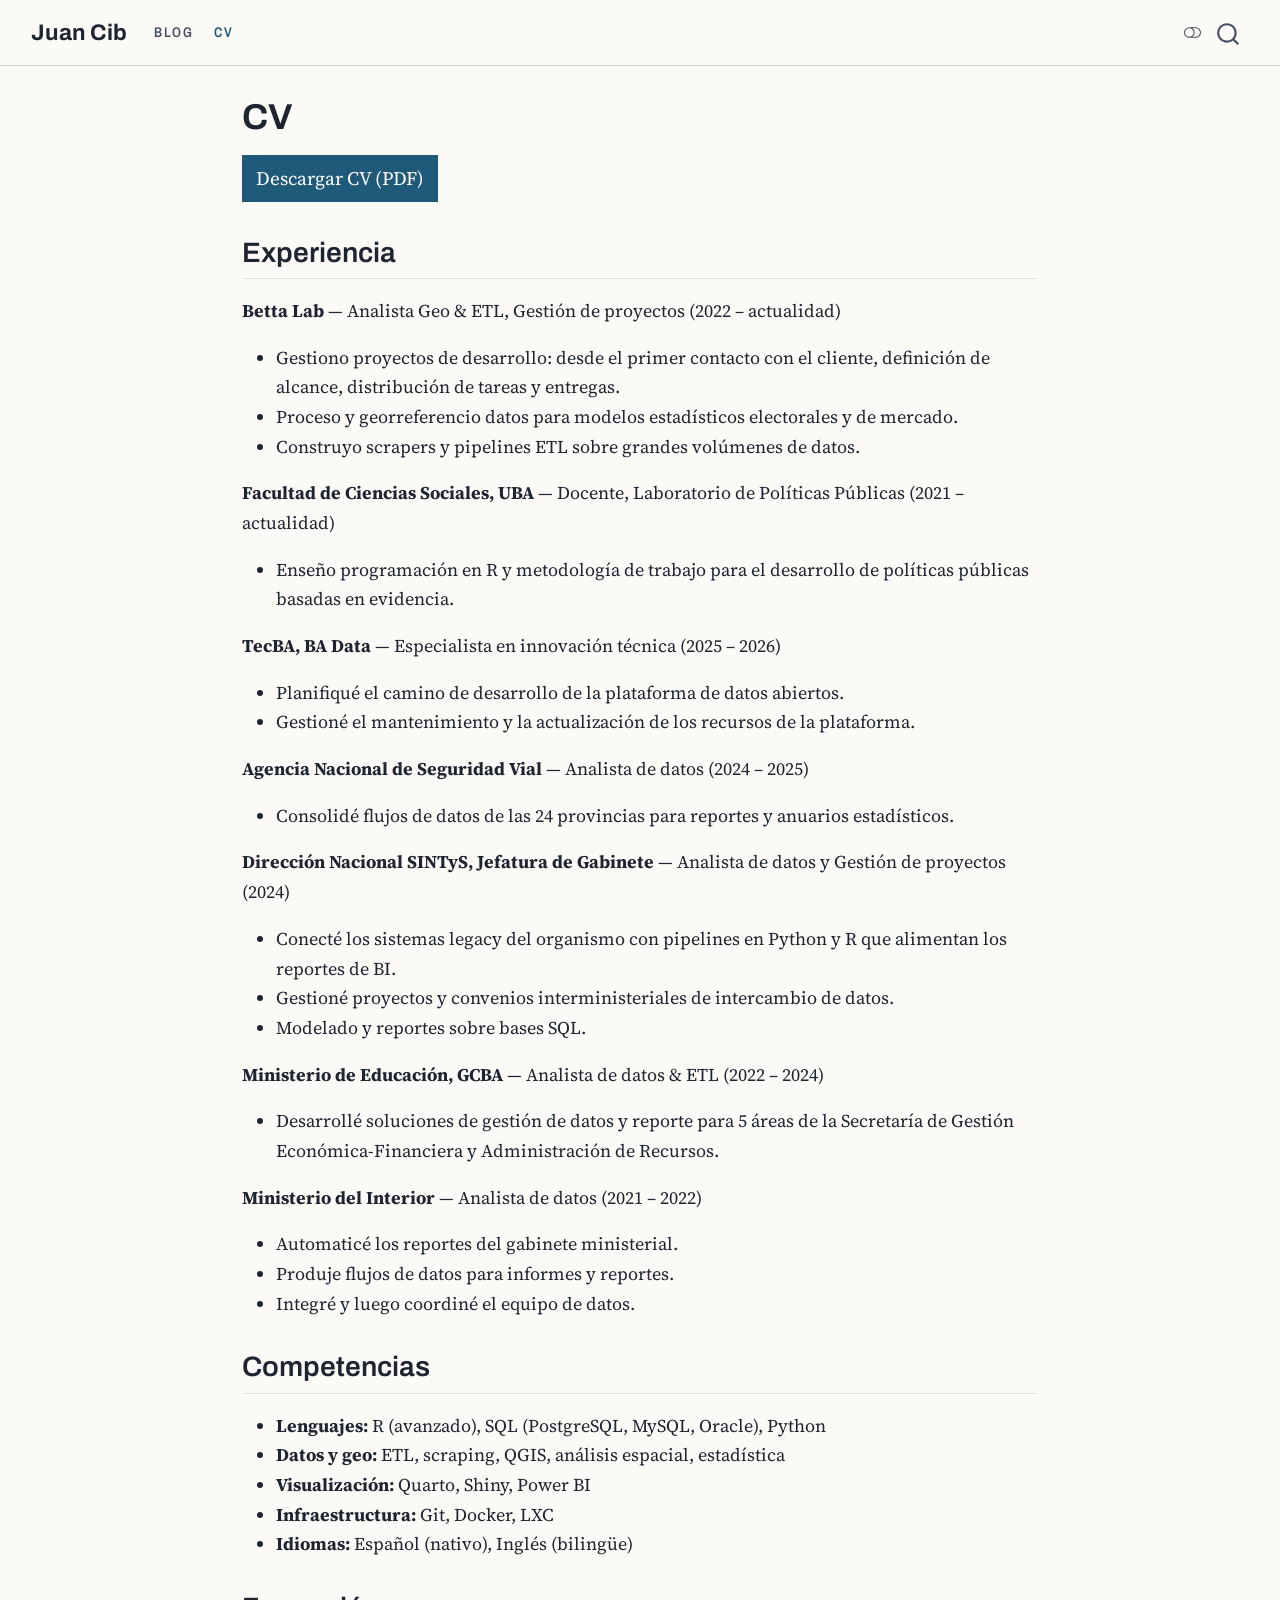
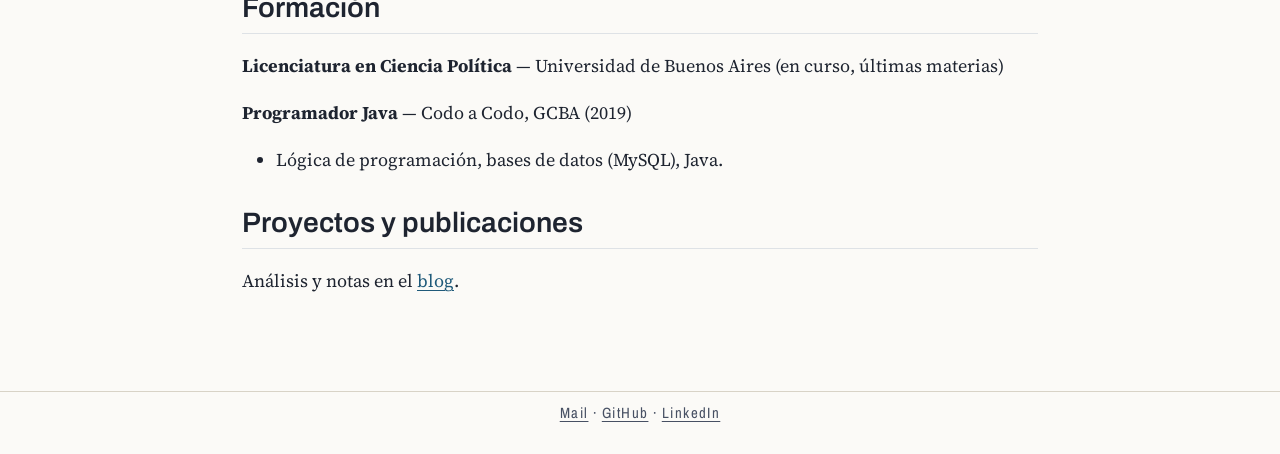
==== commit 1700d54f: "Built site for gh-pages" ====
--- a/cv.html
+++ b/cv.html
@@ -48,9 +48,9 @@
 <link href="site_libs/quarto-html/quarto-syntax-highlighting-0d03878fed8da18bf6c52072959b97e8.css" rel="stylesheet" class="quarto-color-scheme-extra" id="quarto-text-highlighting-styles">
 <script src="site_libs/bootstrap/bootstrap.min.js"></script>
 <link href="site_libs/bootstrap/bootstrap-icons.css" rel="stylesheet">
-<link href="site_libs/bootstrap/bootstrap-acf180160569d9e747f4b670da2abb97.min.css" rel="stylesheet" append-hash="true" class="quarto-color-scheme" id="quarto-bootstrap" data-mode="light">
-<link href="site_libs/bootstrap/bootstrap-dark-9cf490eb7acdafa183a4ebc42d201294.min.css" rel="stylesheet" append-hash="true" class="quarto-color-scheme quarto-color-alternate" id="quarto-bootstrap" data-mode="light">
-<link href="site_libs/bootstrap/bootstrap-acf180160569d9e747f4b670da2abb97.min.css" rel="stylesheet" append-hash="true" class="quarto-color-scheme-extra" id="quarto-bootstrap" data-mode="light">
+<link href="site_libs/bootstrap/bootstrap-0be37dfb7378524916c19c341c790094.min.css" rel="stylesheet" append-hash="true" class="quarto-color-scheme" id="quarto-bootstrap" data-mode="light">
+<link href="site_libs/bootstrap/bootstrap-dark-cb3f9961f2b063182a02e30323741e28.min.css" rel="stylesheet" append-hash="true" class="quarto-color-scheme quarto-color-alternate" id="quarto-bootstrap" data-mode="dark">
+<link href="site_libs/bootstrap/bootstrap-0be37dfb7378524916c19c341c790094.min.css" rel="stylesheet" append-hash="true" class="quarto-color-scheme-extra" id="quarto-bootstrap" data-mode="light">
 <script id="quarto-search-options" type="application/json">{
   "location": "navbar",
   "copy-button": false,
@@ -83,7 +83,177 @@
 <link rel="stylesheet" href="styles.css">
 </head>
 
-<body class="nav-fixed fullcontent quarto-light"><a id="quarto-skip-link" class="visually-hidden-focusable" href="#quarto-document-content">Saltar al contenido principal</a>
+<body class="nav-fixed fullcontent quarto-light"><a id="quarto-skip-link" class="visually-hidden-focusable" href="#quarto-document-content">Saltar al contenido principal</a><script id="quarto-html-before-body" type="application/javascript">
+    const toggleBodyColorMode = (bsSheetEl) => {
+      const mode = bsSheetEl.getAttribute("data-mode");
+      const bodyEl = window.document.querySelector("body");
+      if (mode === "dark") {
+        bodyEl.classList.add("quarto-dark");
+        bodyEl.classList.remove("quarto-light");
+      } else {
+        bodyEl.classList.add("quarto-light");
+        bodyEl.classList.remove("quarto-dark");
+      }
+    }
+    const toggleBodyColorPrimary = () => {
+      const bsSheetEl = window.document.querySelector("link#quarto-bootstrap:not([rel=disabled-stylesheet])");
+      if (bsSheetEl) {
+        toggleBodyColorMode(bsSheetEl);
+      }
+    }
+    const setColorSchemeToggle = (alternate) => {
+      const toggles = window.document.querySelectorAll('.quarto-color-scheme-toggle');
+      for (let i=0; i < toggles.length; i++) {
+        const toggle = toggles[i];
+        if (toggle) {
+          toggle.setAttribute("aria-checked", alternate ? "true" : "false");
+          if (alternate) {
+            toggle.classList.add("alternate");
+          } else {
+            toggle.classList.remove("alternate");
+          }
+        }
+      }
+    };
+    const toggleColorMode = (alternate) => {
+      // Switch the stylesheets
+      const primaryStylesheets = window.document.querySelectorAll('link.quarto-color-scheme:not(.quarto-color-alternate)');
+      const alternateStylesheets = window.document.querySelectorAll('link.quarto-color-scheme.quarto-color-alternate');
+      manageTransitions('#quarto-margin-sidebar .nav-link', false);
+      if (alternate) {
+        // note: dark is layered on light, we don't disable primary!
+        enableStylesheet(alternateStylesheets);
+        for (const sheetNode of alternateStylesheets) {
+          if (sheetNode.id === "quarto-bootstrap") {
+            toggleBodyColorMode(sheetNode);
+          }
+        }
+      } else {
+        disableStylesheet(alternateStylesheets);
+        enableStylesheet(primaryStylesheets)
+        toggleBodyColorPrimary();
+      }
+      manageTransitions('#quarto-margin-sidebar .nav-link', true);
+      // Switch the toggles
+      setColorSchemeToggle(alternate)
+    }
+    // Hack to workaround the fact that safari doesn't
+    // properly recolor the scrollbar when toggling (#1455).
+    // Not run on load: stylesheets are set before first paint there, and
+    // scrolling would undo the scroll to a URL fragment (#14973).
+    // The one pixel nudge keeps the reader where they were.
+    const refreshSafariScrollbar = () => {
+      if (navigator.userAgent.indexOf('Safari') > 0 && navigator.userAgent.indexOf('Chrome') == -1) {
+        manageTransitions("body", false);
+        const scrollY = window.scrollY;
+        window.scrollTo(0, scrollY > 0 ? scrollY - 1 : 1);
+        setTimeout(() => {
+          window.scrollTo(0, scrollY);
+          manageTransitions("body", true);
+        }, 40);
+      }
+    }
+    const disableStylesheet = (stylesheets) => {
+      for (let i=0; i < stylesheets.length; i++) {
+        const stylesheet = stylesheets[i];
+        stylesheet.rel = 'disabled-stylesheet';
+      }
+    }
+    const enableStylesheet = (stylesheets) => {
+      for (let i=0; i < stylesheets.length; i++) {
+        const stylesheet = stylesheets[i];
+        if(stylesheet.rel !== 'stylesheet') { // for Chrome, which will still FOUC without this check
+          stylesheet.rel = 'stylesheet';
+        }
+      }
+    }
+    const manageTransitions = (selector, allowTransitions) => {
+      const els = window.document.querySelectorAll(selector);
+      for (let i=0; i < els.length; i++) {
+        const el = els[i];
+        if (allowTransitions) {
+          el.classList.remove('notransition');
+        } else {
+          el.classList.add('notransition');
+        }
+      }
+    }
+    const isFileUrl = () => {
+      return window.location.protocol === 'file:';
+    }
+    const hasAlternateSentinel = () => {
+      let styleSentinel = getColorSchemeSentinel();
+      if (styleSentinel !== null) {
+        return styleSentinel === "alternate";
+      } else {
+        return false;
+      }
+    }
+    const setStyleSentinel = (alternate) => {
+      const value = alternate ? "alternate" : "default";
+      if (!isFileUrl()) {
+        window.localStorage.setItem("quarto-color-scheme", value);
+      } else {
+        localAlternateSentinel = value;
+      }
+    }
+    const getColorSchemeSentinel = () => {
+      if (!isFileUrl()) {
+        const storageValue = window.localStorage.getItem("quarto-color-scheme");
+        return storageValue != null ? storageValue : localAlternateSentinel;
+      } else {
+        return localAlternateSentinel;
+      }
+    }
+    const toggleGiscusIfUsed = (isAlternate, darkModeDefault) => {
+      const baseTheme = document.querySelector('#giscus-base-theme')?.value ?? 'light';
+      const alternateTheme = document.querySelector('#giscus-alt-theme')?.value ?? 'dark';
+      let newTheme = '';
+      if(authorPrefersDark) {
+        newTheme = isAlternate ? baseTheme : alternateTheme;
+      } else {
+        newTheme = isAlternate ? alternateTheme : baseTheme;
+      }
+      const changeGiscusTheme = () => {
+        // From: https://github.com/giscus/giscus/issues/336
+        const sendMessage = (message) => {
+          const iframe = document.querySelector('iframe.giscus-frame');
+          if (!iframe) return;
+          iframe.contentWindow.postMessage({ giscus: message }, 'https://giscus.app');
+        }
+        sendMessage({
+          setConfig: {
+            theme: newTheme
+          }
+        });
+      }
+      const isGiscussLoaded = window.document.querySelector('iframe.giscus-frame') !== null;
+      if (isGiscussLoaded) {
+        changeGiscusTheme();
+      }
+    };
+    const authorPrefersDark = false;
+    const darkModeDefault = authorPrefersDark;
+      document.querySelector('link#quarto-text-highlighting-styles.quarto-color-scheme-extra').rel = 'disabled-stylesheet';
+      document.querySelector('link#quarto-bootstrap.quarto-color-scheme-extra').rel = 'disabled-stylesheet';
+    let localAlternateSentinel = darkModeDefault ? 'alternate' : 'default';
+    // Dark / light mode switch
+    window.quartoToggleColorScheme = () => {
+      // Read the current dark / light value
+      let toAlternate = !hasAlternateSentinel();
+      toggleColorMode(toAlternate);
+      refreshSafariScrollbar();
+      setStyleSentinel(toAlternate);
+      toggleGiscusIfUsed(toAlternate, darkModeDefault);
+      window.dispatchEvent(new Event('resize'));
+    };
+    // Switch to dark mode if need be
+    if (hasAlternateSentinel()) {
+      toggleColorMode(true);
+    } else {
+      toggleColorMode(false);
+    }
+  </script>
 
 <div id="quarto-search-results"></div>
   <header id="quarto-header" class="headroom fixed-top">
@@ -110,6 +280,7 @@
 </ul>
           </div> <!-- /navcollapse -->
             <div class="quarto-navbar-tools">
+  <button type="button" role="switch" aria-checked="false" class="quarto-color-scheme-toggle quarto-navigation-tool  px-1" onclick="window.quartoToggleColorScheme(); return false;" title="Alternar modo oscuro" aria-label="Alternar modo oscuro"><i class="bi"></i></button>
 </div>
             <div id="quarto-search" class="" title="Buscar"></div>
       </div> <!-- /container-fluid -->
@@ -122,6 +293,7 @@
     
 <!-- main -->
 <main class="content" id="quarto-document-content" tabindex="-1">
+
 
 <header id="title-block-header" class="quarto-title-block default">
 <div class="quarto-title">
@@ -209,6 +381,54 @@
 </main> <!-- /main -->
 <script id="quarto-html-after-body" type="application/javascript">
   window.document.addEventListener("DOMContentLoaded", function (event) {
+    // Ensure there is a toggle, if there isn't float one in the top right
+    if (window.document.querySelector('.quarto-color-scheme-toggle') === null) {
+      const toggle = window.document.createElement('button');
+      toggle.type = "button";
+      toggle.setAttribute("role", "switch");
+      toggle.setAttribute("aria-checked", "false");
+      toggle.classList.add('top-right');
+      toggle.classList.add('quarto-color-scheme-toggle');
+      toggle.setAttribute("aria-label", "Alternar modo oscuro");
+      toggle.onclick = function() { try { window.quartoToggleColorScheme(); } catch {} return false; };
+      const i = window.document.createElement("i");
+      i.classList.add('bi');
+      toggle.appendChild(i);
+      // Put the toggle in a landmark of its own, so that landmark navigation
+      // can reach it.
+      //
+      // The container is always a fresh direct child of body, and the toggle is
+      // never moved into page furniture that the theme or the author controls.
+      // The toggle is positioned against the page, so any ancestor that
+      // establishes a containing block captures it: a positioned element or a
+      // grid for position: absolute, and transform, filter, will-change or
+      // contain for position: fixed. A direct child of body has none of these
+      // to inherit, and the shift when one appears is silent and visual.
+      //
+      // ARIA says a document should have at most one banner, and axe reports a
+      // duplicate whether or not the banners carry distinct labels. So use a
+      // header when the page has no banner yet, and a named region otherwise.
+      //
+      // A header is a banner wherever it sits, unless it is inside sectioning
+      // content, so this cannot just look at the children of body: a custom
+      // page layout wraps the title block header in a plain div. An explicit
+      // role="banner" always counts.
+      const sectioning = 'article, aside, main, nav, section, [role="article"], [role="complementary"], [role="main"], [role="navigation"], [role="region"]';
+      const hasBanner = Array.from(
+        window.document.querySelectorAll('header:not([role]), [role="banner"]')
+      ).some(function(el) {
+        return el.hasAttribute("role") || el.closest(sectioning) === null;
+      });
+      const container = window.document.createElement(hasBanner ? "div" : "header");
+      if (hasBanner) {
+        container.setAttribute("role", "region");
+        container.setAttribute("aria-label", "Alternar modo oscuro");
+      }
+      container.classList.add('quarto-color-scheme-toggle-container');
+      container.appendChild(toggle);
+      window.document.body.appendChild(container);
+    }
+    setColorSchemeToggle(hasAlternateSentinel())
     const icon = "";
     const anchorJS = new window.AnchorJS();
     anchorJS.options = {
--- a/styles.css
+++ b/styles.css
@@ -1,3 +1,4 @@
+@import url("https://fonts.googleapis.com/css2?family=Archivo:wght@400..800&family=Archivo+Narrow:wght@500..700&family=JetBrains+Mono:wght@400;500&family=Source+Serif+4:ital,opsz,wght@0,8..60,400..600;1,8..60,400&display=swap");
 /* juancib.ar — estilos generados del sistema de diseño (tokens del tema Papel) */
 
 :root {
@@ -106,6 +107,7 @@
 
 /* Código */
 code { color: var(--tinta); }
+:not(pre) > code:not(.sourceCode) { background: var(--papel-hundido); color: var(--tinta); border-radius: var(--radio-sm); padding: 1px 4px; }
 .jc pre, .jc code { font-family: var(--font-mono); font-size: 14px; }
 .jc pre { background: var(--papel-hundido); border: 1px solid var(--linea); border-radius: var(--radio-md); padding: var(--esp-3) var(--esp-4); line-height: 1.6; overflow-x: auto; }
 .jc :not(pre) > code { background: var(--papel-hundido); border-radius: var(--radio-sm); padding: 1px 4px; }
@@ -117,7 +119,8 @@
 /* ============================================================
    Quarto: elementos del sitio llevados al sistema
    ============================================================ */
-body { background: var(--papel); color: var(--tinta); }
+body { background: var(--papel); color: var(--tinta); font-family: var(--font-texto); font-size: 18px; line-height: 1.65; }
+code, pre, kbd, samp { font-family: var(--font-mono); }
 a { color: var(--mar); text-decoration-thickness: 1px; text-underline-offset: 3px; }
 a:hover { color: var(--mar-profundo); }
 :focus-visible { outline: 2px solid var(--foco); outline-offset: 2px; }
@@ -178,6 +181,7 @@
 
 /* Código */
 code { color: var(--tinta); }
+:not(pre) > code:not(.sourceCode) { background: var(--papel-hundido); color: var(--tinta); border-radius: var(--radio-sm); padding: 1px 4px; }
 div.sourceCode, pre.sourceCode { background: var(--papel-hundido); border: 1px solid var(--linea); border-radius: var(--radio-md); }
 .code-copy-button { background: transparent; }
 
@@ -193,3 +197,44 @@
 .jc-nombre { font-family: var(--font-titulos); font-size: 56px; line-height: 1.0; font-weight: 700; letter-spacing: -0.01em; margin: var(--esp-6) 0 var(--esp-2); }
 .jc-bajada { display: block; font-family: var(--font-texto); font-style: italic; font-size: 21px; line-height: 1.45; color: var(--tinta-media); margin-bottom: var(--esp-6); }
 @media (max-width: 600px) { .jc-nombre { font-size: 40px; } .jc-franja img, img.jc-franja { height: 64px; } }
+
+/* ============================================================
+   Tema Noche: Quarto pone body.quarto-dark al activar el modo oscuro
+   ============================================================ */
+body.quarto-dark {
+  --papel: #14181F;
+  --papel-hundido: #1C222B;
+  --tinta: #E9E6DF;
+  --tinta-media: #BCBFC6;
+  --tinta-suave: #959AA4;
+  --linea: #2E3540;
+  --linea-fuerte: #6A7280;
+  --mar: #86BEDA;
+  --mar-profundo: #B3D7E8;
+  --mar-claro: #24475A;
+  --sobre-mar: #14181F;
+  --foco: #86BEDA;
+  --cota: #C9A884;
+  --frontera: #E08A7F;
+  --pais-rosa: #D9B0A5;
+  --pais-amarillo: #D9CB92;
+  --pais-verde: #B3C79F;
+  --pais-lila: #C2B6CF;
+  --pais-durazno: #DDBE99;
+  --placa: #FBFAF7;
+  --sobre-pais: #1E2430;
+  --batimetria-1: #D3E6EC;
+  --batimetria-2: #B4CFDB;
+  --batimetria-3: #8FB4C6;
+  --batimetria-4: #5E8FA9;
+  --batimetria-5: #356F8E;
+  --hipsometria-1: #B9D3A2;
+  --hipsometria-2: #E2E1A6;
+  --hipsometria-3: #E8CB94;
+  --hipsometria-4: #CFA77E;
+  --hipsometria-5: #A57E5E;
+  color-scheme: dark;
+}
+body.quarto-dark .jc-solo-claro, body:not(.quarto-dark) .jc-solo-oscuro { display: none !important; }
+body.quarto-dark .navbar .navbar-title { color: var(--tinta) !important; }
+body.quarto-dark .quarto-color-scheme-toggle .bi::before { filter: none; }
